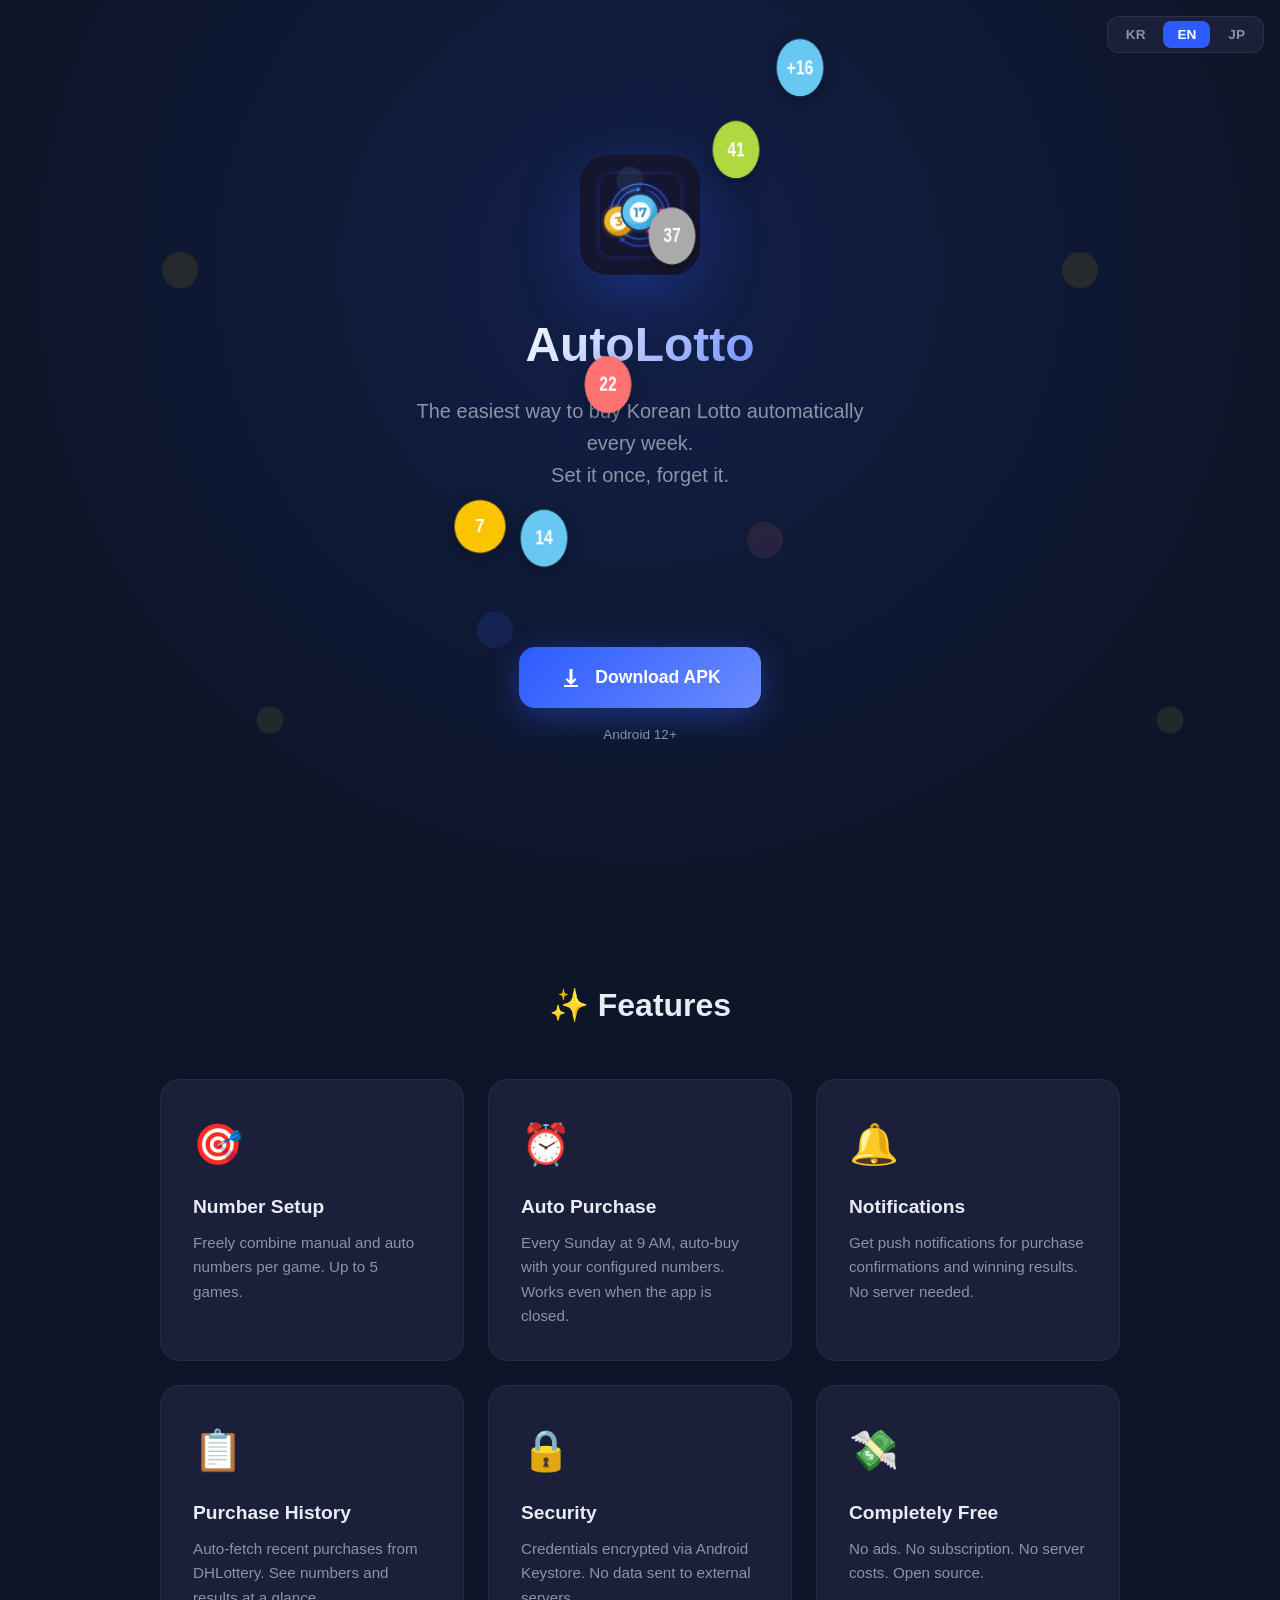
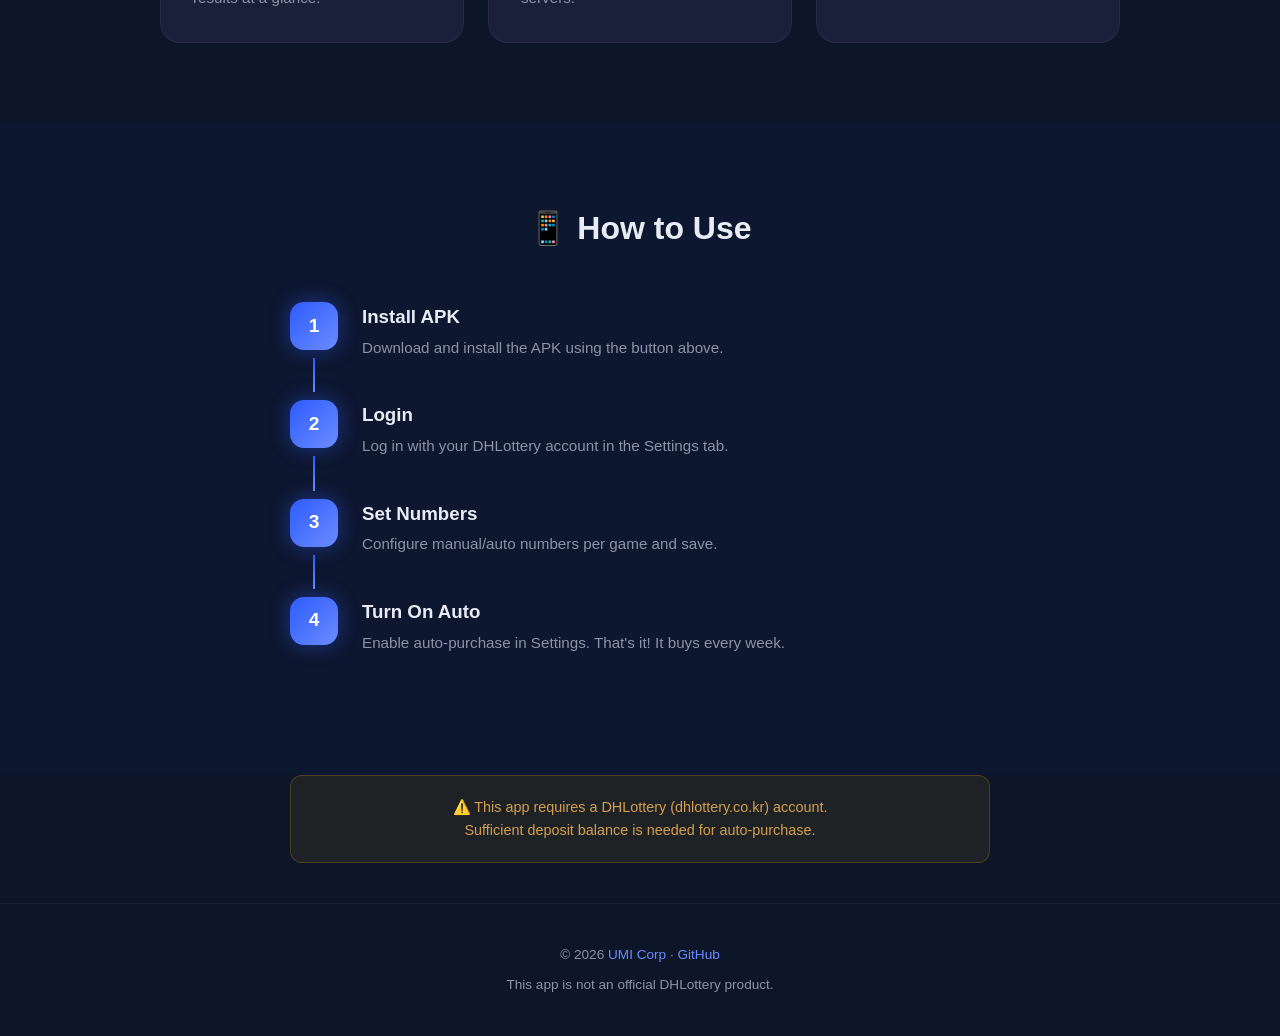
==== docs/index.html @ 5345af31 "chore: fork autolotto → autolotto720 (package + identifier rename)" ====
<!DOCTYPE html>
<html lang="ko">
<head>
  <meta charset="UTF-8">
  <meta name="viewport" content="width=device-width, initial-scale=1.0">
  <title>AutoLotto - 로또 자동 구매 앱</title>
  <meta name="description" content="매주 자동으로 로또를 구매하는 Android 앱. 번호 설정, 자동 구매, 당첨 확인까지.">
  <meta property="og:title" content="AutoLotto - 로또 자동 구매 앱">
  <meta property="og:description" content="매주 자동으로 로또를 구매하는 Android 앱. 번호 설정, 자동 구매, 당첨 확인까지.">
  <meta property="og:image" content="https://autolotto.umicorp.kr/icon.png">
  <link rel="icon" type="image/png" href="icon.png">
  <style>
    * { margin: 0; padding: 0; box-sizing: border-box; }
    :root {
      --primary: #2D5BFF;
      --primary-light: #6B8CFF;
      --bg-dark: #0D1529;
      --bg-card: #1A1F3A;
      --text: #E8ECF4;
      --text-dim: #8B93A7;
      --yellow: #FBC400;
      --blue: #69C8F2;
      --red: #FF7272;
      --green: #B0D840;
      --spring: cubic-bezier(.34, 1.56, .64, 1);
      --emph: cubic-bezier(.2, 0, 0, 1);
    }
    body {
      font-family: -apple-system, BlinkMacSystemFont, 'Segoe UI', sans-serif;
      background: var(--bg-dark);
      color: var(--text);
      line-height: 1.6;
      overflow-x: hidden;
    }

    /* Language switcher */
    .lang-switch {
      position: fixed;
      top: 16px;
      right: 16px;
      z-index: 100;
      display: flex;
      gap: 4px;
      background: var(--bg-card);
      border-radius: 12px;
      padding: 4px;
      border: 1px solid rgba(255,255,255,0.08);
      backdrop-filter: blur(10px);
    }
    .lang-btn {
      padding: 6px 14px;
      border: none;
      background: transparent;
      color: var(--text-dim);
      font-size: 0.85rem;
      font-weight: 600;
      border-radius: 8px;
      cursor: pointer;
      transition: all 0.2s;
    }
    .lang-btn.active {
      background: var(--primary);
      color: white;
    }
    .lang-btn:hover:not(.active) {
      color: var(--text);
    }

    .hero {
      min-height: 100vh;
      display: flex;
      flex-direction: column;
      align-items: center;
      justify-content: center;
      text-align: center;
      padding: 40px 20px;
      background: radial-gradient(ellipse at 50% 30%, rgba(45,91,255,0.15) 0%, transparent 70%);
      position: relative;
    }
    .hero::before {
      content: '';
      position: absolute;
      top: 0; left: 0; right: 0; bottom: 0;
      background: url('data:image/svg+xml,<svg xmlns="http://www.w3.org/2000/svg" viewBox="0 0 100 100"><circle cx="20" cy="30" r="2" fill="%23FBC400" opacity="0.1"/><circle cx="70" cy="20" r="1.5" fill="%2369C8F2" opacity="0.1"/><circle cx="85" cy="60" r="2" fill="%23FF7272" opacity="0.1"/><circle cx="30" cy="80" r="1.5" fill="%23B0D840" opacity="0.1"/><circle cx="55" cy="70" r="2" fill="%232D5BFF" opacity="0.15"/></svg>');
      pointer-events: none;
    }
    .app-icon {
      width: 120px;
      height: 120px;
      border-radius: 28px;
      margin-bottom: 32px;
      box-shadow: 0 20px 60px rgba(45,91,255,0.3);
    }
    /* 히어로 진입: 스태거 상승 (1회) */
    .rise {
      opacity: 0;
      animation: rise .6s var(--emph) var(--rd, 0s) forwards;
    }
    @keyframes rise {
      from { opacity: 0; transform: translateY(24px); }
      to { opacity: 1; transform: none; }
    }
    h1 {
      font-size: 3rem;
      font-weight: 800;
      margin-bottom: 12px;
      background: linear-gradient(135deg, #fff 0%, var(--primary-light) 100%);
      -webkit-background-clip: text;
      background-clip: text;
      -webkit-text-fill-color: transparent;
    }
    .tagline {
      font-size: 1.25rem;
      color: var(--text-dim);
      margin-bottom: 40px;
      max-width: 500px;
    }
    .download-btn {
      display: inline-flex;
      align-items: center;
      gap: 12px;
      padding: 16px 40px;
      background: linear-gradient(135deg, var(--primary), var(--primary-light));
      color: white;
      text-decoration: none;
      border-radius: 16px;
      font-size: 1.1rem;
      font-weight: 700;
      transition: transform .35s var(--spring), box-shadow .3s;
      box-shadow: 0 8px 32px rgba(45,91,255,0.4);
      position: relative;
    }
    /* 글로우 펄스는 pseudo-element opacity로 — 컴포지터 처리(상시 리페인트 회피) */
    .download-btn::after {
      content: '';
      position: absolute;
      inset: 0;
      border-radius: 16px;
      box-shadow: 0 10px 44px rgba(107,140,255,0.65);
      opacity: 0;
      pointer-events: none;
      animation: ctaPulse 4s ease-in-out 3s infinite;
    }
    .download-btn:hover {
      transform: translateY(-2px);
      box-shadow: 0 12px 40px rgba(45,91,255,0.5);
    }
    .download-btn:active { transform: translateY(0) scale(.94); }
    .download-btn svg { width: 24px; height: 24px; }
    .download-btn:hover svg { animation: dlBounce .6s var(--spring); }
    @keyframes ctaPulse {
      0%, 100% { opacity: 0; }
      50% { opacity: 1; }
    }
    @keyframes dlBounce {
      0% { transform: translateY(0); }
      40% { transform: translateY(4px); }
      70% { transform: translateY(-2px); }
      100% { transform: translateY(0); }
    }
    .version-info {
      margin-top: 16px;
      color: var(--text-dim);
      font-size: 0.85rem;
    }
    .balls {
      display: flex;
      gap: 12px;
      justify-content: center;
      margin: 32px 0;
    }
    .ball {
      width: 52px;
      height: 52px;
      border-radius: 50%;
      display: flex;
      align-items: center;
      justify-content: center;
      font-weight: 800;
      font-size: 1.1rem;
      color: white;
      cursor: pointer;
      user-select: none;
      -webkit-tap-highlight-color: transparent;
      background: var(--c);
      box-shadow: 0 4px 15px rgba(0,0,0,0.3);
      will-change: transform;
      transform-origin: 50% 90%;
    }
    .features {
      padding: 80px 20px;
      max-width: 1000px;
      margin: 0 auto;
    }
    .features h2 {
      text-align: center;
      font-size: 2rem;
      margin-bottom: 48px;
    }
    .feature-grid {
      display: grid;
      grid-template-columns: repeat(auto-fit, minmax(280px, 1fr));
      gap: 24px;
    }
    .feature-card {
      background: var(--bg-card);
      border-radius: 20px;
      padding: 32px;
      border: 1px solid rgba(255,255,255,0.05);
      transition: transform .3s var(--spring);
    }
    .feature-card:hover { transform: translateY(-6px) scale(1.02); }
    /* 스크롤 등장 (IntersectionObserver가 .in 부여, 1회성) */
    .reveal { opacity: 0; }
    .reveal.in {
      opacity: 1;
      animation: riseIn .6s var(--spring) var(--rv, 0s) backwards;
    }
    @keyframes riseIn {
      from { opacity: 0; transform: translateY(28px) scale(.97); }
    }
    .feature-grid > :nth-child(2) { --rv: .07s; }
    .feature-grid > :nth-child(3) { --rv: .14s; }
    .feature-grid > :nth-child(4) { --rv: .21s; }
    .feature-grid > :nth-child(5) { --rv: .28s; }
    .feature-grid > :nth-child(6) { --rv: .35s; }
    .steps > :nth-child(2) { --rv: .12s; }
    .steps > :nth-child(3) { --rv: .24s; }
    .steps > :nth-child(4) { --rv: .36s; }
    .feature-icon { font-size: 2.5rem; margin-bottom: 16px; }
    .feature-card h3 { font-size: 1.2rem; margin-bottom: 8px; }
    .feature-card p { color: var(--text-dim); font-size: 0.95rem; }
    .how-it-works {
      padding: 80px 20px;
      background: rgba(45,91,255,0.03);
    }
    .how-it-works h2 {
      text-align: center;
      font-size: 2rem;
      margin-bottom: 48px;
    }
    .steps { max-width: 700px; margin: 0 auto; }
    .step {
      display: flex;
      gap: 24px;
      margin-bottom: 40px;
      align-items: flex-start;
      position: relative;
    }
    /* 단계 사이 연결선: 트랙(::before) + 스크롤 시 차오르는 채움(::after) */
    .step:not(:last-child)::before,
    .step:not(:last-child)::after {
      content: '';
      position: absolute;
      left: 23px;
      top: 56px;
      bottom: -32px;
      width: 2px;
    }
    .step:not(:last-child)::before { background: rgba(255,255,255,0.08); }
    .step:not(:last-child)::after {
      background: linear-gradient(var(--primary), var(--primary-light));
      transform: scaleY(0);
      transform-origin: top;
      transition: transform .7s var(--emph) .25s;
    }
    .step.in:not(:last-child)::after { transform: scaleY(1); }
    .step-num {
      width: 48px;
      height: 48px;
      min-width: 48px;
      border-radius: 14px;
      background: var(--bg-card);
      box-shadow: inset 0 0 0 1px rgba(255,255,255,0.1);
      color: var(--text-dim);
      display: flex;
      align-items: center;
      justify-content: center;
      font-weight: 800;
      font-size: 1.2rem;
    }
    .step.in .step-num {
      background: linear-gradient(135deg, var(--primary), var(--primary-light));
      color: white;
      box-shadow: 0 0 20px rgba(45,91,255,0.45);
      animation: numPop .5s var(--spring) .1s backwards;
    }
    @keyframes numPop { from { transform: scale(.5); } }
    .step h3 { margin-bottom: 4px; }
    .step p { color: var(--text-dim); font-size: 0.95rem; }
    .notice {
      max-width: 700px;
      margin: 0 auto 40px;
      padding: 20px 24px;
      background: rgba(255,183,0,0.08);
      border: 1px solid rgba(255,183,0,0.2);
      border-radius: 12px;
      font-size: 0.9rem;
      color: #d4a050;
      text-align: center;
    }
    footer {
      text-align: center;
      padding: 40px 20px;
      color: var(--text-dim);
      font-size: 0.85rem;
      border-top: 1px solid rgba(255,255,255,0.05);
    }
    footer a { color: var(--primary-light); text-decoration: none; }
    :focus-visible {
      outline: 2px solid var(--primary-light);
      outline-offset: 2px;
    }
    @media (max-width: 600px) {
      h1 { font-size: 2rem; }
      .tagline { font-size: 1rem; }
      .feature-grid { grid-template-columns: 1fr; }
      /* 볼 6개(고정폭)가 좁은 뷰포트에서 잘리지 않게 축소 */
      .ball { width: 46px; height: 46px; font-size: 1rem; }
      .balls { gap: 8px; }
      /* 1열 레이아웃에선 스태거가 지연으로만 체감됨 */
      .feature-grid > .feature-card, .steps > .step { --rv: 0s; }
    }
    @media (prefers-reduced-motion: reduce) {
      *, *::before, *::after {
        animation-duration: .01ms !important;
        animation-delay: 0s !important;
        animation-iteration-count: 1 !important;
        transition-duration: .01ms !important;
      }
      .rise, .reveal { opacity: 1 !important; }
    }
  </style>
</head>
<body>

  <div class="lang-switch" role="group" aria-label="언어 선택">
    <button class="lang-btn active" onclick="setLang('ko')" aria-label="한국어" aria-pressed="true">KR</button>
    <button class="lang-btn" onclick="setLang('en')" aria-label="English" aria-pressed="false">EN</button>
    <button class="lang-btn" onclick="setLang('ja')" aria-label="日本語" aria-pressed="false">JP</button>
  </div>

  <section class="hero">
    <img src="icon.png" alt="AutoLotto" class="app-icon rise">
    <h1 class="rise" style="--rd:.08s">AutoLotto</h1>
    <p class="tagline rise" style="--rd:.16s" data-i18n="tagline">매주 자동으로 로또를 구매하는 가장 간편한 방법.<br>설정 한 번이면 끝.</p>
    <div class="balls" aria-hidden="true">
      <div class="ball" style="--c:#FBC400">7</div>
      <div class="ball" style="--c:#69C8F2">14</div>
      <div class="ball" style="--c:#FF7272">22</div>
      <div class="ball" style="--c:#AAAAAA">37</div>
      <div class="ball" style="--c:#B0D840">41</div>
      <div class="ball bonus" style="--c:#69C8F2">+16</div>
    </div>
    <!-- 정적 폴백은 특정 버전 에셋 대신 latest 릴리스 페이지 — API 실패·에셋 정리에도 죽지 않는 링크 -->
    <a href="https://github.com/umi-corp/autolotto/releases/latest" class="download-btn rise" style="--rd:.6s">
      <svg viewBox="0 0 24 24" fill="currentColor" aria-hidden="true"><path d="M17.5 13.5L12 19l-5.5-5.5L8 12l2.5 2.5V3h3v11.5L16 12l1.5 1.5zM5 21h14v-2H5v2z"/></svg>
      <span data-i18n="download">APK 다운로드</span>
    </a>
    <p class="version-info rise" style="--rd:.75s">Android 12+</p>
  </section>

  <section class="features">
    <h2 data-i18n="features_title" class="reveal">✨ 주요 기능</h2>
    <div class="feature-grid">
      <div class="feature-card reveal">
        <div class="feature-icon" aria-hidden="true">🎯</div>
        <h3 data-i18n="f1_title">번호 설정</h3>
        <p data-i18n="f1_desc">수동 번호와 자동 번호를 게임별로 자유롭게 조합. 최대 5게임까지 설정.</p>
      </div>
      <div class="feature-card reveal">
        <div class="feature-icon" aria-hidden="true">⏰</div>
        <h3 data-i18n="f2_title">자동 구매</h3>
        <p data-i18n="f2_desc">매주 일요일 오전 9시, 설정한 번호대로 자동 구매. 앱을 켜지 않아도 동작.</p>
      </div>
      <div class="feature-card reveal">
        <div class="feature-icon" aria-hidden="true">🔔</div>
        <h3 data-i18n="f3_title">알림</h3>
        <p data-i18n="f3_desc">구매 완료, 당첨 결과를 푸시 알림으로 받아보세요. 서버 없이 로컬에서 동작.</p>
      </div>
      <div class="feature-card reveal">
        <div class="feature-icon" aria-hidden="true">📋</div>
        <h3 data-i18n="f4_title">구매 기록</h3>
        <p data-i18n="f4_desc">동행복권에서 최근 구매 내역을 자동 조회. 번호와 당첨 여부를 한눈에.</p>
      </div>
      <div class="feature-card reveal">
        <div class="feature-icon" aria-hidden="true">🔒</div>
        <h3 data-i18n="f5_title">보안</h3>
        <p data-i18n="f5_desc">계정 정보는 Android Keystore로 암호화 저장. 서버 전송 없음.</p>
      </div>
      <div class="feature-card reveal">
        <div class="feature-icon" aria-hidden="true">💸</div>
        <h3 data-i18n="f6_title">완전 무료</h3>
        <p data-i18n="f6_desc">광고 없음. 구독 없음. 서버 비용 없음. 오픈소스.</p>
      </div>
    </div>
  </section>

  <section class="how-it-works">
    <h2 data-i18n="how_title" class="reveal">📱 사용 방법</h2>
    <div class="steps">
      <div class="step reveal">
        <div class="step-num">1</div>
        <div><h3 data-i18n="s1_title">APK 설치</h3><p data-i18n="s1_desc">위 버튼으로 APK를 다운로드하고 설치하세요.</p></div>
      </div>
      <div class="step reveal">
        <div class="step-num">2</div>
        <div><h3 data-i18n="s2_title">동행복권 로그인</h3><p data-i18n="s2_desc">설정 탭에서 동행복권 계정으로 로그인합니다.</p></div>
      </div>
      <div class="step reveal">
        <div class="step-num">3</div>
        <div><h3 data-i18n="s3_title">번호 설정</h3><p data-i18n="s3_desc">게임별로 수동/자동 번호를 설정하고 저장합니다.</p></div>
      </div>
      <div class="step reveal">
        <div class="step-num">4</div>
        <div><h3 data-i18n="s4_title">자동 구매 ON</h3><p data-i18n="s4_desc">설정에서 자동 구매를 켜면 끝! 매주 알아서 구매합니다.</p></div>
      </div>
    </div>
  </section>

  <div class="notice" data-i18n="notice">⚠️ 이 앱은 동행복권(dhlottery.co.kr) 계정이 필요합니다.<br>예치금이 충분해야 자동 구매가 진행됩니다.</div>

  <footer>
    <p>© 2026 <a href="https://umicorp.kr">UMI Corp</a> · 
    <a href="https://github.com/umi-corp/autolotto">GitHub</a></p>
    <p style="margin-top:8px" data-i18n="disclaimer">본 앱은 동행복권의 공식 앱이 아닙니다.</p>
  </footer>

  <script>
    const i18n = {
      ko: {
        tagline: '매주 자동으로 로또를 구매하는 가장 간편한 방법.\n설정 한 번이면 끝.',
        download: 'APK 다운로드',
        features_title: '✨ 주요 기능',
        f1_title: '번호 설정', f1_desc: '수동 번호와 자동 번호를 게임별로 자유롭게 조합. 최대 5게임까지 설정.',
        f2_title: '자동 구매', f2_desc: '매주 일요일 오전 9시, 설정한 번호대로 자동 구매. 앱을 켜지 않아도 동작.',
        f3_title: '알림', f3_desc: '구매 완료, 당첨 결과를 푸시 알림으로 받아보세요. 서버 없이 로컬에서 동작.',
        f4_title: '구매 기록', f4_desc: '동행복권에서 최근 구매 내역을 자동 조회. 번호와 당첨 여부를 한눈에.',
        f5_title: '보안', f5_desc: '계정 정보는 Android Keystore로 암호화 저장. 서버 전송 없음.',
        f6_title: '완전 무료', f6_desc: '광고 없음. 구독 없음. 서버 비용 없음. 오픈소스.',
        how_title: '📱 사용 방법',
        s1_title: 'APK 설치', s1_desc: '위 버튼으로 APK를 다운로드하고 설치하세요.',
        s2_title: '동행복권 로그인', s2_desc: '설정 탭에서 동행복권 계정으로 로그인합니다.',
        s3_title: '번호 설정', s3_desc: '게임별로 수동/자동 번호를 설정하고 저장합니다.',
        s4_title: '자동 구매 ON', s4_desc: '설정에서 자동 구매를 켜면 끝! 매주 알아서 구매합니다.',
        notice: '⚠️ 이 앱은 동행복권(dhlottery.co.kr) 계정이 필요합니다.\n예치금이 충분해야 자동 구매가 진행됩니다.',
        disclaimer: '본 앱은 동행복권의 공식 앱이 아닙니다.',
      },
      en: {
        tagline: 'The easiest way to buy Korean Lotto automatically every week.\nSet it once, forget it.',
        download: 'Download APK',
        features_title: '✨ Features',
        f1_title: 'Number Setup', f1_desc: 'Freely combine manual and auto numbers per game. Up to 5 games.',
        f2_title: 'Auto Purchase', f2_desc: 'Every Sunday at 9 AM, auto-buy with your configured numbers. Works even when the app is closed.',
        f3_title: 'Notifications', f3_desc: 'Get push notifications for purchase confirmations and winning results. No server needed.',
        f4_title: 'Purchase History', f4_desc: 'Auto-fetch recent purchases from DHLottery. See numbers and results at a glance.',
        f5_title: 'Security', f5_desc: 'Credentials encrypted via Android Keystore. No data sent to external servers.',
        f6_title: 'Completely Free', f6_desc: 'No ads. No subscription. No server costs. Open source.',
        how_title: '📱 How to Use',
        s1_title: 'Install APK', s1_desc: 'Download and install the APK using the button above.',
        s2_title: 'Login', s2_desc: 'Log in with your DHLottery account in the Settings tab.',
        s3_title: 'Set Numbers', s3_desc: 'Configure manual/auto numbers per game and save.',
        s4_title: 'Turn On Auto', s4_desc: 'Enable auto-purchase in Settings. That\'s it! It buys every week.',
        notice: '⚠️ This app requires a DHLottery (dhlottery.co.kr) account.\nSufficient deposit balance is needed for auto-purchase.',
        disclaimer: 'This app is not an official DHLottery product.',
      },
      ja: {
        tagline: '毎週自動でロトを購入する最も簡単な方法。\n一度設定すれば、あとはお任せ。',
        download: 'APKダウンロード',
        features_title: '✨ 主な機能',
        f1_title: '番号設定', f1_desc: '手動番号と自動番号をゲームごとに自由に組み合わせ。最大5ゲームまで設定可能。',
        f2_title: '自動購入', f2_desc: '毎週日曜日の午前9時に設定した番号で自動購入。アプリを開かなくても動作します。',
        f3_title: '通知', f3_desc: '購入完了、当選結果をプッシュ通知でお届け。サーバー不要でローカル動作。',
        f4_title: '購入履歴', f4_desc: '同行福券から最近の購入履歴を自動取得。番号と当選結果を一目で確認。',
        f5_title: 'セキュリティ', f5_desc: 'アカウント情報はAndroid Keystoreで暗号化保存。外部サーバーへの送信なし。',
        f6_title: '完全無料', f6_desc: '広告なし。サブスクなし。サーバー費用なし。オープンソース。',
        how_title: '📱 使い方',
        s1_title: 'APKインストール', s1_desc: '上のボタンからAPKをダウンロードしてインストール。',
        s2_title: 'ログイン', s2_desc: '設定タブで同行福券アカウントにログインします。',
        s3_title: '番号設定', s3_desc: 'ゲームごとに手動/自動番号を設定して保存します。',
        s4_title: '自動購入ON', s4_desc: '設定で自動購入をオンにすれば完了！毎週自動で購入します。',
        notice: '⚠️ このアプリは同行福券（dhlottery.co.kr）のアカウントが必要です。\n自動購入には十分なデポジット残高が必要です。',
        disclaimer: 'このアプリは同行福券の公式アプリではありません。',
      }
    };

    const LANGS = ['ko', 'en', 'ja'];
    function setLang(lang) {
      if (!LANGS.includes(lang)) lang = 'ko'; // 손상된 저장값/외부 호출 방어
      document.querySelectorAll('.lang-btn').forEach(b => {
        const active = b.getAttribute('onclick') === `setLang('${lang}')`;
        b.classList.toggle('active', active);
        b.setAttribute('aria-pressed', active);
      });
      document.documentElement.lang = lang;
      document.querySelectorAll('[data-i18n]').forEach(el => {
        const key = el.getAttribute('data-i18n');
        const text = (i18n[lang] && i18n[lang][key]) || i18n.ko[key] || '';
        el.innerHTML = text.replace(/\n/g, '<br>');
      });
      try { localStorage.setItem('lang', lang); } catch (e) {} // 저장 실패해도 페이지는 동작
    }

    // 초기 언어 (저장된 값 → 브라우저 언어 → 한국어) — 스토리지 차단 환경에서도 죽지 않게
    let saved = null;
    try { saved = localStorage.getItem('lang'); } catch (e) {}
    const browserLang = (navigator.language || '').slice(0, 2);
    setLang(LANGS.includes(saved) ? saved : (['en', 'ja'].includes(browserLang) ? browserLang : 'ko'));

    // 다운로드 링크·버전 표기를 최신 릴리스로 자동 갱신 (실패 시 정적 폴백 유지)
    fetch('https://api.github.com/repos/umi-corp/autolotto/releases/latest')
      .then(r => r.ok ? r.json() : Promise.reject())
      .then(rel => {
        const apks = (rel.assets || []).filter(a => a.name.endsWith('.apk'));
        const apk = apks.find(a => a.name.includes('universal')) || apks[0]; // 다중 APK 시 universal 우선
        if (!apk) return;
        document.querySelector('.download-btn').href = apk.browser_download_url;
        document.querySelector('.version-info').textContent =
          `${rel.tag_name} · Android 12+ · ${(apk.size / 1048576).toFixed(1)}MB`;
      })
      .catch(() => {});

    // 스크롤 등장 (1회성) — 물리 시뮬레이션보다 먼저 등록해 후속 오류와 격리, IO 미지원 시 즉시 표시
    if ('IntersectionObserver' in window) {
      const io = new IntersectionObserver(entries => {
        entries.forEach(e => {
          if (e.isIntersecting) {
            e.target.classList.add('in');
            io.unobserve(e.target);
          }
        });
      }, { threshold: 0, rootMargin: '10000px 0px 0px 0px' }); // 위쪽 마진: 점프 스크롤로 지나친 요소도 표시
      document.querySelectorAll('.reveal').forEach(el => io.observe(el));
    } else {
      document.querySelectorAll('.reveal').forEach(el => el.classList.add('in'));
    }

    // 진입 애니메이션 종료 후 .rise 제거 — forwards fill이 hover/active transform을 가리는 것 방지
    document.querySelectorAll('.rise').forEach(el =>
      el.addEventListener('animationend', e => {
        if (e.animationName === 'rise') el.classList.remove('rise');
      }));

    // 볼 물리 시뮬레이션: 중력 낙하 → 반발 바운스 → 부유, 탭 시 위로 임펄스 (rAF 연속 구동이라 스냅 없음)
    (() => {
      if (matchMedia('(prefers-reduced-motion: reduce)').matches) return;
      const G = 2400;
      const states = [...document.querySelectorAll('.ball')].map((el, i) => {
        // 뷰포트 최상단 바깥에서 낙하 시작 (스크롤된 상태로 로드되면 최소 높이 보장)
        const START = Math.min(-(el.getBoundingClientRect().bottom + 8), -160);
        el.addEventListener('click', () => {
          const s = states[i];
          if (s.t < 0) return; // 낙하 시작 전 클릭 무시
          s.settled = false;
          s.v = -480 - Math.random() * 100; // 현재 위치에서 위로 임펄스 (~50-70px 상승)
        });
        el.style.opacity = 0;
        return {
          el, y: START, v: 0, squash: 0, settled: false, bobT: 0,
          t: -(0.35 + i * 0.1 + Math.random() * 0.05),  // 음수 = 낙하 대기
          rest: 0.42 + Math.random() * 0.1,             // 볼마다 반발계수 다르게
          bobPhase: Math.random() * 6.28,
        };
      });
      let running = false, last = 0;
      function frame(now) {
        if (!running) return;
        const dt = Math.min((now - last) / 1000, 0.033);
        last = now;
        for (const s of states) {
          s.t += dt;
          if (s.t < 0) continue;
          s.el.style.opacity = Math.min(s.t / 0.15, 1);
          if (s.settled) {
            s.bobT += dt; // 정착 후 잔잔한 부유 (진폭 램프업으로 이음새 없음)
            const ramp = Math.min(s.bobT / 1.5, 1);
            s.y = (Math.sin(s.bobT * 2.1 + s.bobPhase) - 1) * 5 * ramp;
          } else {
            s.v += G * dt;
            s.y += s.v * dt;
            if (s.y >= 0) { // 바닥 충돌
              s.y = 0;
              if (Math.abs(s.v) < 150) { s.settled = true; s.bobT = 0; s.v = 0; }
              else { s.squash = Math.min(Math.abs(s.v) / 3200, 0.3); s.v = -s.v * s.rest; }
            }
          }
          s.squash = Math.max(s.squash - dt * 2.2, 0); // 착지 스쿼시 감쇠
          const st = s.settled ? 0 : Math.min(Math.abs(s.v) / 5000, 0.1); // 공중 스트레치
          s.el.style.transform =
            `translateY(${s.y.toFixed(2)}px) scale(${(1 + s.squash - st).toFixed(3)}, ${(1 - s.squash + st).toFixed(3)})`;
        }
        requestAnimationFrame(frame);
      }
      const run = on => {
        if (on && !running) { running = true; last = performance.now(); requestAnimationFrame(frame); }
        else if (!on) running = false;
      };
      // 히어로가 화면 밖이면 루프 정지 — 스크롤해 내려간 동안 배터리/CPU 소모 없음
      if ('IntersectionObserver' in window) {
        new IntersectionObserver(es => run(es[0].isIntersecting)).observe(document.querySelector('.balls'));
      } else {
        run(true);
      }
    })();
  </script>

</body>
</html>
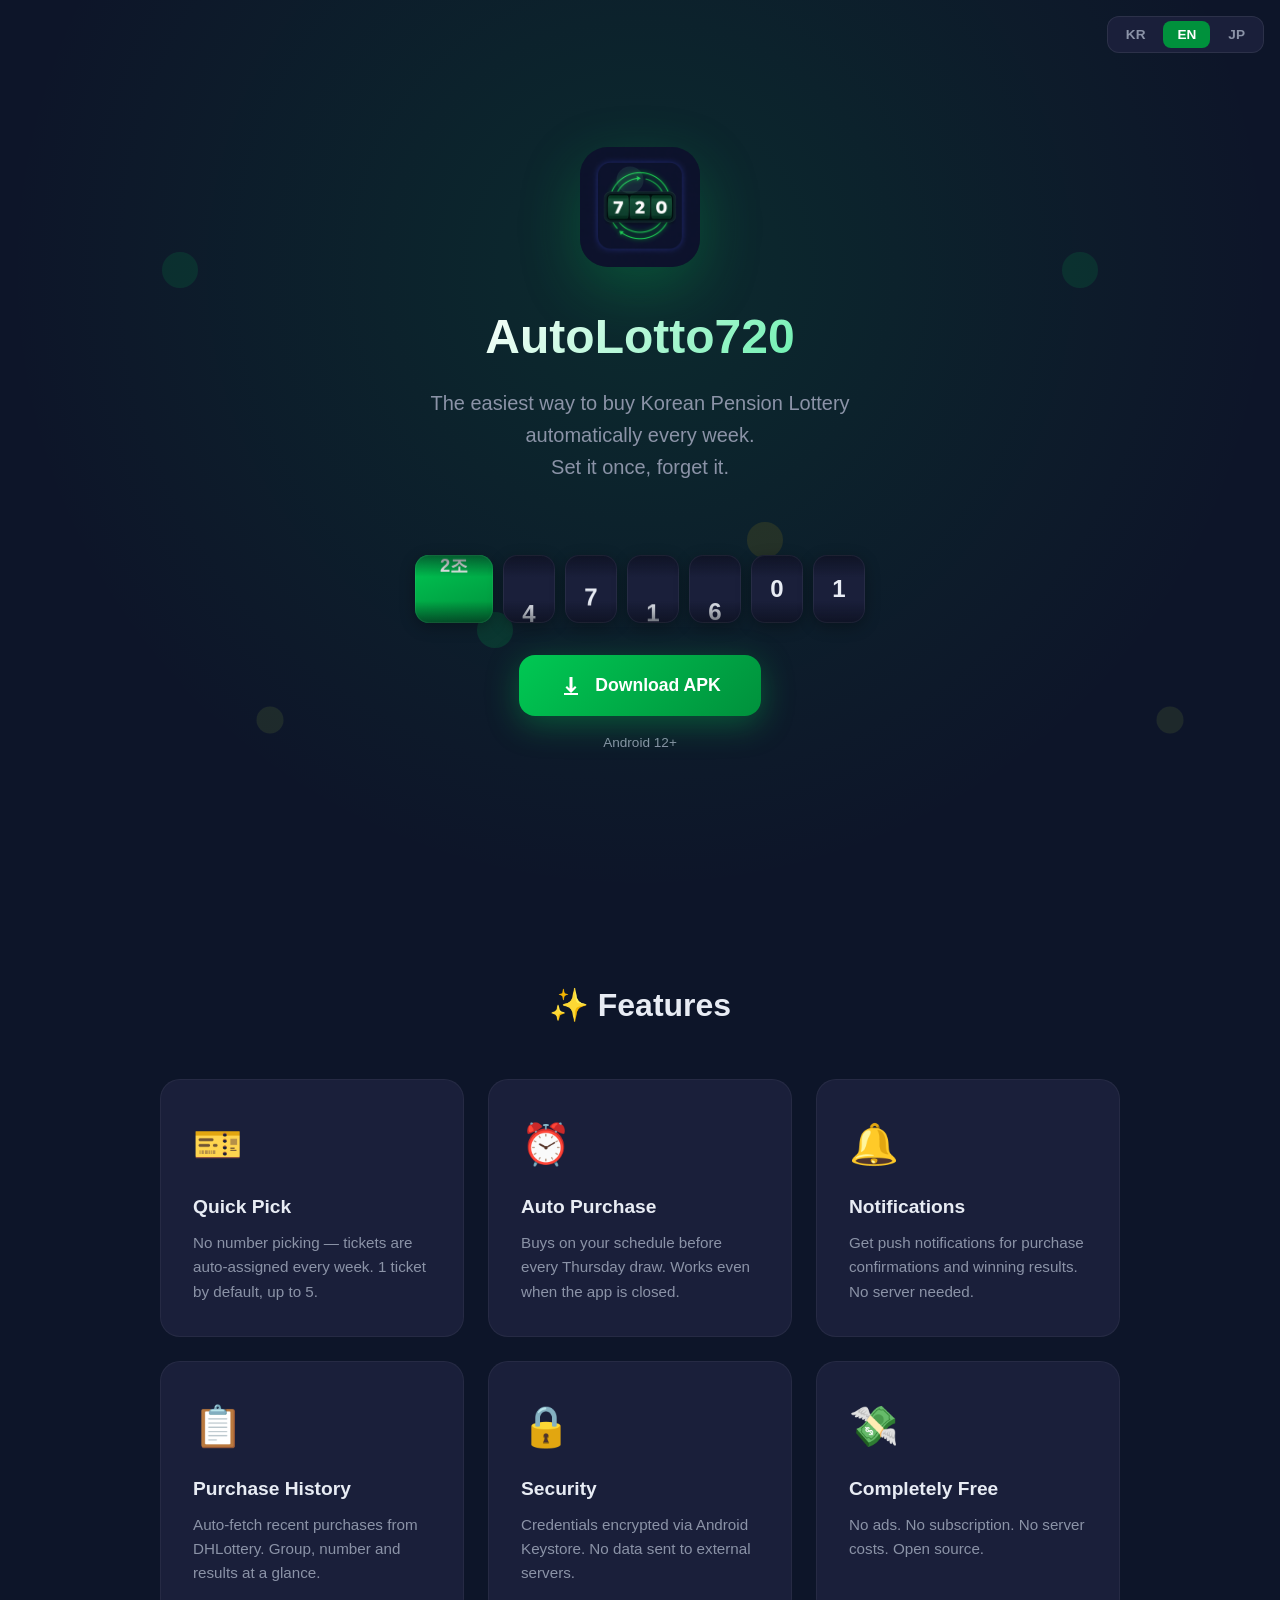
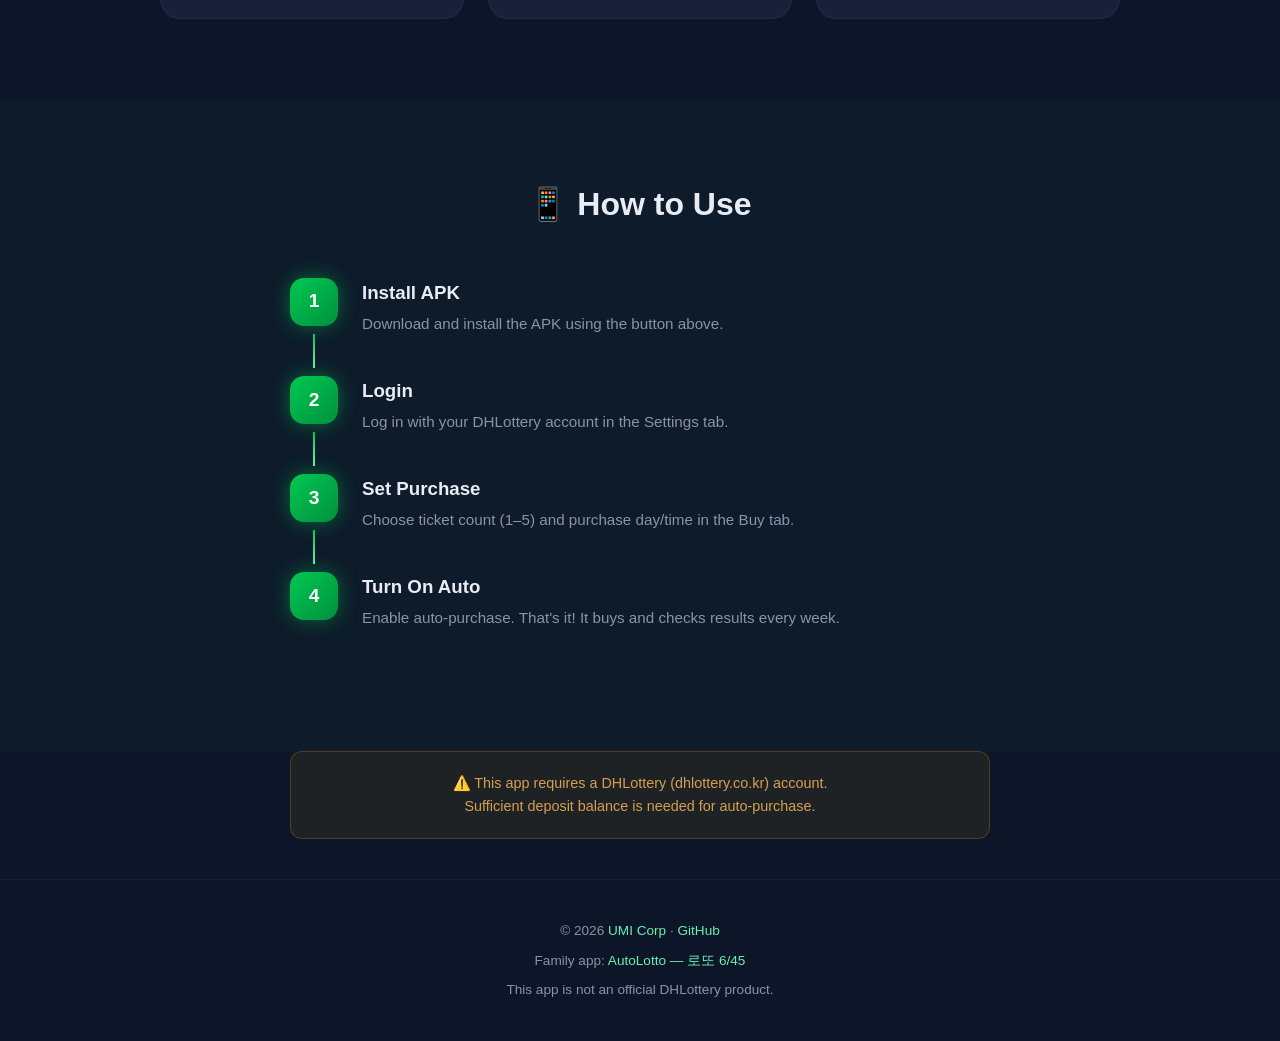
==== commit 966717e7: "docs: 배포 랜딩 페이지 720 브랜딩 (CNAME autolotto720.umicorp.kr, 아이콘·카피) 사용자 도메인 확인 완료.  Co-Authored-By: Clau" ====
--- a/docs/index.html
+++ b/docs/index.html
@@ -3,25 +3,22 @@
 <head>
   <meta charset="UTF-8">
   <meta name="viewport" content="width=device-width, initial-scale=1.0">
-  <title>AutoLotto - 로또 자동 구매 앱</title>
-  <meta name="description" content="매주 자동으로 로또를 구매하는 Android 앱. 번호 설정, 자동 구매, 당첨 확인까지.">
-  <meta property="og:title" content="AutoLotto - 로또 자동 구매 앱">
-  <meta property="og:description" content="매주 자동으로 로또를 구매하는 Android 앱. 번호 설정, 자동 구매, 당첨 확인까지.">
-  <meta property="og:image" content="https://autolotto.umicorp.kr/icon.png">
+  <title>AutoLotto720 - 연금복권 자동 구매 앱</title>
+  <meta name="description" content="매주 자동으로 연금복권720+를 구매하는 Android 앱. 자동 배정 구매, 당첨 확인, 알림까지.">
+  <meta property="og:title" content="AutoLotto720 - 연금복권 자동 구매 앱">
+  <meta property="og:description" content="매주 자동으로 연금복권720+를 구매하는 Android 앱. 자동 배정 구매, 당첨 확인, 알림까지.">
+  <meta property="og:image" content="https://autolotto720.umicorp.kr/icon.png">
   <link rel="icon" type="image/png" href="icon.png">
   <style>
     * { margin: 0; padding: 0; box-sizing: border-box; }
     :root {
-      --primary: #2D5BFF;
-      --primary-light: #6B8CFF;
+      --primary: #00C853;
+      --primary-dark: #00913C;
+      --primary-light: #69F0AE;
       --bg-dark: #0D1529;
       --bg-card: #1A1F3A;
       --text: #E8ECF4;
       --text-dim: #8B93A7;
-      --yellow: #FBC400;
-      --blue: #69C8F2;
-      --red: #FF7272;
-      --green: #B0D840;
       --spring: cubic-bezier(.34, 1.56, .64, 1);
       --emph: cubic-bezier(.2, 0, 0, 1);
     }
@@ -59,7 +56,7 @@
       transition: all 0.2s;
     }
     .lang-btn.active {
-      background: var(--primary);
+      background: var(--primary-dark);
       color: white;
     }
     .lang-btn:hover:not(.active) {
@@ -74,14 +71,14 @@
       justify-content: center;
       text-align: center;
       padding: 40px 20px;
-      background: radial-gradient(ellipse at 50% 30%, rgba(45,91,255,0.15) 0%, transparent 70%);
+      background: radial-gradient(ellipse at 50% 30%, rgba(0,200,83,0.12) 0%, transparent 70%);
       position: relative;
     }
     .hero::before {
       content: '';
       position: absolute;
       top: 0; left: 0; right: 0; bottom: 0;
-      background: url('data:image/svg+xml,<svg xmlns="http://www.w3.org/2000/svg" viewBox="0 0 100 100"><circle cx="20" cy="30" r="2" fill="%23FBC400" opacity="0.1"/><circle cx="70" cy="20" r="1.5" fill="%2369C8F2" opacity="0.1"/><circle cx="85" cy="60" r="2" fill="%23FF7272" opacity="0.1"/><circle cx="30" cy="80" r="1.5" fill="%23B0D840" opacity="0.1"/><circle cx="55" cy="70" r="2" fill="%232D5BFF" opacity="0.15"/></svg>');
+      background: url('data:image/svg+xml,<svg xmlns="http://www.w3.org/2000/svg" viewBox="0 0 100 100"><circle cx="20" cy="30" r="2" fill="%2300C853" opacity="0.12"/><circle cx="70" cy="20" r="1.5" fill="%2369F0AE" opacity="0.1"/><circle cx="85" cy="60" r="2" fill="%23FBC400" opacity="0.1"/><circle cx="30" cy="80" r="1.5" fill="%23B0D840" opacity="0.1"/><circle cx="55" cy="70" r="2" fill="%2300C853" opacity="0.15"/></svg>');
       pointer-events: none;
     }
     .app-icon {
@@ -89,7 +86,7 @@
       height: 120px;
       border-radius: 28px;
       margin-bottom: 32px;
-      box-shadow: 0 20px 60px rgba(45,91,255,0.3);
+      box-shadow: 0 20px 60px rgba(0,200,83,0.25);
     }
     /* 히어로 진입: 스태거 상승 (1회) */
     .rise {
@@ -120,14 +117,14 @@
       align-items: center;
       gap: 12px;
       padding: 16px 40px;
-      background: linear-gradient(135deg, var(--primary), var(--primary-light));
+      background: linear-gradient(135deg, var(--primary), var(--primary-dark));
       color: white;
       text-decoration: none;
       border-radius: 16px;
       font-size: 1.1rem;
       font-weight: 700;
       transition: transform .35s var(--spring), box-shadow .3s;
-      box-shadow: 0 8px 32px rgba(45,91,255,0.4);
+      box-shadow: 0 8px 32px rgba(0,200,83,0.35);
       position: relative;
     }
     /* 글로우 펄스는 pseudo-element opacity로 — 컴포지터 처리(상시 리페인트 회피) */
@@ -136,14 +133,14 @@
       position: absolute;
       inset: 0;
       border-radius: 16px;
-      box-shadow: 0 10px 44px rgba(107,140,255,0.65);
+      box-shadow: 0 10px 44px rgba(105,240,174,0.55);
       opacity: 0;
       pointer-events: none;
       animation: ctaPulse 4s ease-in-out 3s infinite;
     }
     .download-btn:hover {
       transform: translateY(-2px);
-      box-shadow: 0 12px 40px rgba(45,91,255,0.5);
+      box-shadow: 0 12px 40px rgba(0,200,83,0.45);
     }
     .download-btn:active { transform: translateY(0) scale(.94); }
     .download-btn svg { width: 24px; height: 24px; }
@@ -163,30 +160,60 @@
       color: var(--text-dim);
       font-size: 0.85rem;
     }
-    .balls {
+
+    /* 시그니처: 조 + 6자리 숫자 릴 (연금복권 자리별 추첨) — 볼 낙하 대신 릴 스핀-스톱 */
+    .reels {
       display: flex;
-      gap: 12px;
+      gap: 10px;
       justify-content: center;
       margin: 32px 0;
     }
-    .ball {
+    .reel {
       width: 52px;
-      height: 52px;
-      border-radius: 50%;
+      height: 68px;
+      border-radius: 14px;
+      background: var(--bg-card);
+      overflow: hidden;
+      position: relative;
+      cursor: pointer;
+      user-select: none;
+      -webkit-tap-highlight-color: transparent;
+      box-shadow: 0 4px 15px rgba(0,0,0,0.3);
+    }
+    /* 릴 창 음영: 위아래 어둡게 + 얇은 링 — 실린더 느낌, 레이아웃 불변(border 대신 inset) */
+    .reel::after {
+      content: '';
+      position: absolute;
+      inset: 0;
+      border-radius: inherit;
+      pointer-events: none;
+      background: linear-gradient(180deg, rgba(6,10,20,.55), transparent 32%, transparent 68%, rgba(6,10,20,.55));
+      box-shadow: inset 0 0 0 1px rgba(255,255,255,0.06);
+    }
+    .reel .strip {
+      display: flex;
+      flex-direction: column;
+      will-change: transform;
+    }
+    .reel .strip span {
+      height: 68px;
       display: flex;
       align-items: center;
       justify-content: center;
       font-weight: 800;
-      font-size: 1.1rem;
-      color: white;
-      cursor: pointer;
-      user-select: none;
-      -webkit-tap-highlight-color: transparent;
-      background: var(--c);
-      box-shadow: 0 4px 15px rgba(0,0,0,0.3);
-      will-change: transform;
-      transform-origin: 50% 90%;
-    }
+      font-size: 1.5rem;
+      font-variant-numeric: tabular-nums;
+      color: var(--text);
+    }
+    .reel.jo {
+      width: 78px;
+      background: linear-gradient(160deg, var(--primary), var(--primary-dark));
+    }
+    .reel.jo .strip span { color: #fff; font-size: 1.15rem; }
+    /* 착지 팝 (자리 확정 순간) */
+    .reel.hit { animation: reelPop .45s var(--spring); }
+    @keyframes reelPop { 40% { transform: scale(1.08); } }
+
     .features {
       padding: 80px 20px;
       max-width: 1000px;
@@ -232,7 +259,7 @@
     .feature-card p { color: var(--text-dim); font-size: 0.95rem; }
     .how-it-works {
       padding: 80px 20px;
-      background: rgba(45,91,255,0.03);
+      background: rgba(0,200,83,0.03);
     }
     .how-it-works h2 {
       text-align: center;
@@ -280,9 +307,9 @@
       font-size: 1.2rem;
     }
     .step.in .step-num {
-      background: linear-gradient(135deg, var(--primary), var(--primary-light));
+      background: linear-gradient(135deg, var(--primary), var(--primary-dark));
       color: white;
-      box-shadow: 0 0 20px rgba(45,91,255,0.45);
+      box-shadow: 0 0 20px rgba(0,200,83,0.45);
       animation: numPop .5s var(--spring) .1s backwards;
     }
     @keyframes numPop { from { transform: scale(.5); } }
@@ -315,9 +342,12 @@
       h1 { font-size: 2rem; }
       .tagline { font-size: 1rem; }
       .feature-grid { grid-template-columns: 1fr; }
-      /* 볼 6개(고정폭)가 좁은 뷰포트에서 잘리지 않게 축소 */
-      .ball { width: 46px; height: 46px; font-size: 1rem; }
-      .balls { gap: 8px; }
+      /* 릴 7칸(고정폭)이 좁은 뷰포트에서 잘리지 않게 축소 */
+      .reel { width: 38px; height: 56px; border-radius: 11px; }
+      .reel .strip span { height: 56px; font-size: 1.15rem; }
+      .reel.jo { width: 58px; }
+      .reel.jo .strip span { font-size: .95rem; }
+      .reels { gap: 5px; }
       /* 1열 레이아웃에선 스태거가 지연으로만 체감됨 */
       .feature-grid > .feature-card, .steps > .step { --rv: 0s; }
     }
@@ -341,19 +371,21 @@
   </div>
 
   <section class="hero">
-    <img src="icon.png" alt="AutoLotto" class="app-icon rise">
-    <h1 class="rise" style="--rd:.08s">AutoLotto</h1>
-    <p class="tagline rise" style="--rd:.16s" data-i18n="tagline">매주 자동으로 로또를 구매하는 가장 간편한 방법.<br>설정 한 번이면 끝.</p>
-    <div class="balls" aria-hidden="true">
-      <div class="ball" style="--c:#FBC400">7</div>
-      <div class="ball" style="--c:#69C8F2">14</div>
-      <div class="ball" style="--c:#FF7272">22</div>
-      <div class="ball" style="--c:#AAAAAA">37</div>
-      <div class="ball" style="--c:#B0D840">41</div>
-      <div class="ball bonus" style="--c:#69C8F2">+16</div>
+    <img src="icon.png" alt="AutoLotto720" class="app-icon rise">
+    <h1 class="rise" style="--rd:.08s">AutoLotto720</h1>
+    <p class="tagline rise" style="--rd:.16s" data-i18n="tagline">매주 자동으로 연금복권을 구매하는 가장 간편한 방법.<br>설정 한 번이면 끝.</p>
+    <!-- 각 릴 스트립은 최종 숫자로 시작·끝 — JS 없이도(리듀스드 모션 포함) 완성된 번호가 보인다 -->
+    <div class="reels rise" style="--rd:.3s" aria-hidden="true">
+      <div class="reel jo"><div class="strip"><span>3조</span><span>4조</span><span>5조</span><span>1조</span><span>2조</span><span>3조</span></div></div>
+      <div class="reel"><div class="strip"><span>7</span><span>8</span><span>9</span><span>0</span><span>1</span><span>2</span><span>3</span><span>4</span><span>5</span><span>6</span><span>7</span></div></div>
+      <div class="reel"><div class="strip"><span>2</span><span>3</span><span>4</span><span>5</span><span>6</span><span>7</span><span>8</span><span>9</span><span>0</span><span>1</span><span>2</span></div></div>
+      <div class="reel"><div class="strip"><span>8</span><span>9</span><span>0</span><span>1</span><span>2</span><span>3</span><span>4</span><span>5</span><span>6</span><span>7</span><span>8</span></div></div>
+      <div class="reel"><div class="strip"><span>5</span><span>6</span><span>7</span><span>8</span><span>9</span><span>0</span><span>1</span><span>2</span><span>3</span><span>4</span><span>5</span></div></div>
+      <div class="reel"><div class="strip"><span>0</span><span>1</span><span>2</span><span>3</span><span>4</span><span>5</span><span>6</span><span>7</span><span>8</span><span>9</span><span>0</span></div></div>
+      <div class="reel"><div class="strip"><span>1</span><span>2</span><span>3</span><span>4</span><span>5</span><span>6</span><span>7</span><span>8</span><span>9</span><span>0</span><span>1</span></div></div>
     </div>
     <!-- 정적 폴백은 특정 버전 에셋 대신 latest 릴리스 페이지 — API 실패·에셋 정리에도 죽지 않는 링크 -->
-    <a href="https://github.com/umi-corp/autolotto/releases/latest" class="download-btn rise" style="--rd:.6s">
+    <a href="https://github.com/umi-corp/autolotto720/releases/latest" class="download-btn rise" style="--rd:.6s">
       <svg viewBox="0 0 24 24" fill="currentColor" aria-hidden="true"><path d="M17.5 13.5L12 19l-5.5-5.5L8 12l2.5 2.5V3h3v11.5L16 12l1.5 1.5zM5 21h14v-2H5v2z"/></svg>
       <span data-i18n="download">APK 다운로드</span>
     </a>
@@ -364,14 +396,14 @@
     <h2 data-i18n="features_title" class="reveal">✨ 주요 기능</h2>
     <div class="feature-grid">
       <div class="feature-card reveal">
-        <div class="feature-icon" aria-hidden="true">🎯</div>
-        <h3 data-i18n="f1_title">번호 설정</h3>
-        <p data-i18n="f1_desc">수동 번호와 자동 번호를 게임별로 자유롭게 조합. 최대 5게임까지 설정.</p>
+        <div class="feature-icon" aria-hidden="true">🎫</div>
+        <h3 data-i18n="f1_title">자동 배정</h3>
+        <p data-i18n="f1_desc">번호 고민 없이 매주 자동 배정으로 구매. 기본 1매, 최대 5매까지.</p>
       </div>
       <div class="feature-card reveal">
         <div class="feature-icon" aria-hidden="true">⏰</div>
         <h3 data-i18n="f2_title">자동 구매</h3>
-        <p data-i18n="f2_desc">매주 일요일 오전 9시, 설정한 번호대로 자동 구매. 앱을 켜지 않아도 동작.</p>
+        <p data-i18n="f2_desc">매주 목요일 추첨 전, 설정한 요일·시간에 자동 구매. 앱을 켜지 않아도 동작.</p>
       </div>
       <div class="feature-card reveal">
         <div class="feature-icon" aria-hidden="true">🔔</div>
@@ -380,8 +412,8 @@
       </div>
       <div class="feature-card reveal">
         <div class="feature-icon" aria-hidden="true">📋</div>
-        <h3 data-i18n="f4_title">구매 기록</h3>
-        <p data-i18n="f4_desc">동행복권에서 최근 구매 내역을 자동 조회. 번호와 당첨 여부를 한눈에.</p>
+        <h3 data-i18n="f4_title">구매 내역</h3>
+        <p data-i18n="f4_desc">동행복권에서 최근 구매 내역을 자동 조회. 조·번호와 당첨 여부를 한눈에.</p>
       </div>
       <div class="feature-card reveal">
         <div class="feature-icon" aria-hidden="true">🔒</div>
@@ -409,11 +441,11 @@
       </div>
       <div class="step reveal">
         <div class="step-num">3</div>
-        <div><h3 data-i18n="s3_title">번호 설정</h3><p data-i18n="s3_desc">게임별로 수동/자동 번호를 설정하고 저장합니다.</p></div>
+        <div><h3 data-i18n="s3_title">구매 설정</h3><p data-i18n="s3_desc">구매 탭에서 매수(1~5매)와 구매 요일·시간을 설정합니다.</p></div>
       </div>
       <div class="step reveal">
         <div class="step-num">4</div>
-        <div><h3 data-i18n="s4_title">자동 구매 ON</h3><p data-i18n="s4_desc">설정에서 자동 구매를 켜면 끝! 매주 알아서 구매합니다.</p></div>
+        <div><h3 data-i18n="s4_title">자동 구매 ON</h3><p data-i18n="s4_desc">자동 구매를 켜면 끝! 매주 알아서 구매하고 당첨까지 확인합니다.</p></div>
       </div>
     </div>
   </section>
@@ -421,65 +453,69 @@
   <div class="notice" data-i18n="notice">⚠️ 이 앱은 동행복권(dhlottery.co.kr) 계정이 필요합니다.<br>예치금이 충분해야 자동 구매가 진행됩니다.</div>
 
   <footer>
-    <p>© 2026 <a href="https://umicorp.kr">UMI Corp</a> · 
-    <a href="https://github.com/umi-corp/autolotto">GitHub</a></p>
+    <p>© 2026 <a href="https://umicorp.kr">UMI Corp</a> ·
+    <a href="https://github.com/umi-corp/autolotto720">GitHub</a></p>
+    <p style="margin-top:8px"><span data-i18n="family">패밀리 앱:</span> <a href="https://autolotto.umicorp.kr">AutoLotto — 로또 6/45</a></p>
     <p style="margin-top:8px" data-i18n="disclaimer">본 앱은 동행복권의 공식 앱이 아닙니다.</p>
   </footer>
 
   <script>
     const i18n = {
       ko: {
-        tagline: '매주 자동으로 로또를 구매하는 가장 간편한 방법.\n설정 한 번이면 끝.',
+        tagline: '매주 자동으로 연금복권을 구매하는 가장 간편한 방법.\n설정 한 번이면 끝.',
         download: 'APK 다운로드',
         features_title: '✨ 주요 기능',
-        f1_title: '번호 설정', f1_desc: '수동 번호와 자동 번호를 게임별로 자유롭게 조합. 최대 5게임까지 설정.',
-        f2_title: '자동 구매', f2_desc: '매주 일요일 오전 9시, 설정한 번호대로 자동 구매. 앱을 켜지 않아도 동작.',
+        f1_title: '자동 배정', f1_desc: '번호 고민 없이 매주 자동 배정으로 구매. 기본 1매, 최대 5매까지.',
+        f2_title: '자동 구매', f2_desc: '매주 목요일 추첨 전, 설정한 요일·시간에 자동 구매. 앱을 켜지 않아도 동작.',
         f3_title: '알림', f3_desc: '구매 완료, 당첨 결과를 푸시 알림으로 받아보세요. 서버 없이 로컬에서 동작.',
-        f4_title: '구매 기록', f4_desc: '동행복권에서 최근 구매 내역을 자동 조회. 번호와 당첨 여부를 한눈에.',
+        f4_title: '구매 내역', f4_desc: '동행복권에서 최근 구매 내역을 자동 조회. 조·번호와 당첨 여부를 한눈에.',
         f5_title: '보안', f5_desc: '계정 정보는 Android Keystore로 암호화 저장. 서버 전송 없음.',
         f6_title: '완전 무료', f6_desc: '광고 없음. 구독 없음. 서버 비용 없음. 오픈소스.',
         how_title: '📱 사용 방법',
         s1_title: 'APK 설치', s1_desc: '위 버튼으로 APK를 다운로드하고 설치하세요.',
         s2_title: '동행복권 로그인', s2_desc: '설정 탭에서 동행복권 계정으로 로그인합니다.',
-        s3_title: '번호 설정', s3_desc: '게임별로 수동/자동 번호를 설정하고 저장합니다.',
-        s4_title: '자동 구매 ON', s4_desc: '설정에서 자동 구매를 켜면 끝! 매주 알아서 구매합니다.',
+        s3_title: '구매 설정', s3_desc: '구매 탭에서 매수(1~5매)와 구매 요일·시간을 설정합니다.',
+        s4_title: '자동 구매 ON', s4_desc: '자동 구매를 켜면 끝! 매주 알아서 구매하고 당첨까지 확인합니다.',
         notice: '⚠️ 이 앱은 동행복권(dhlottery.co.kr) 계정이 필요합니다.\n예치금이 충분해야 자동 구매가 진행됩니다.',
+        family: '패밀리 앱:',
         disclaimer: '본 앱은 동행복권의 공식 앱이 아닙니다.',
       },
       en: {
-        tagline: 'The easiest way to buy Korean Lotto automatically every week.\nSet it once, forget it.',
+        tagline: 'The easiest way to buy Korean Pension Lottery automatically every week.\nSet it once, forget it.',
         download: 'Download APK',
         features_title: '✨ Features',
-        f1_title: 'Number Setup', f1_desc: 'Freely combine manual and auto numbers per game. Up to 5 games.',
-        f2_title: 'Auto Purchase', f2_desc: 'Every Sunday at 9 AM, auto-buy with your configured numbers. Works even when the app is closed.',
+        f1_title: 'Quick Pick', f1_desc: 'No number picking — tickets are auto-assigned every week. 1 ticket by default, up to 5.',
+        f2_title: 'Auto Purchase', f2_desc: 'Buys on your schedule before every Thursday draw. Works even when the app is closed.',
         f3_title: 'Notifications', f3_desc: 'Get push notifications for purchase confirmations and winning results. No server needed.',
-        f4_title: 'Purchase History', f4_desc: 'Auto-fetch recent purchases from DHLottery. See numbers and results at a glance.',
+        f4_title: 'Purchase History', f4_desc: 'Auto-fetch recent purchases from DHLottery. Group, number and results at a glance.',
         f5_title: 'Security', f5_desc: 'Credentials encrypted via Android Keystore. No data sent to external servers.',
         f6_title: 'Completely Free', f6_desc: 'No ads. No subscription. No server costs. Open source.',
         how_title: '📱 How to Use',
         s1_title: 'Install APK', s1_desc: 'Download and install the APK using the button above.',
         s2_title: 'Login', s2_desc: 'Log in with your DHLottery account in the Settings tab.',
-        s3_title: 'Set Numbers', s3_desc: 'Configure manual/auto numbers per game and save.',
-        s4_title: 'Turn On Auto', s4_desc: 'Enable auto-purchase in Settings. That\'s it! It buys every week.',
+        s3_title: 'Set Purchase', s3_desc: 'Choose ticket count (1–5) and purchase day/time in the Buy tab.',
+        s4_title: 'Turn On Auto', s4_desc: 'Enable auto-purchase. That\'s it! It buys and checks results every week.',
         notice: '⚠️ This app requires a DHLottery (dhlottery.co.kr) account.\nSufficient deposit balance is needed for auto-purchase.',
+        family: 'Family app:',
         disclaimer: 'This app is not an official DHLottery product.',
       },
       ja: {
-        tagline: '毎週自動でロトを購入する最も簡単な方法。\n一度設定すれば、あとはお任せ。',
+        tagline: '毎週自動で年金宝くじを購入する最も簡単な方法。\n一度設定すれば、あとはお任せ。',
         download: 'APKダウンロード',
         features_title: '✨ 主な機能',
-        f1_title: '番号設定', f1_desc: '手動番号と自動番号をゲームごとに自由に組み合わせ。最大5ゲームまで設定可能。',
-        f2_title: '自動購入', f2_desc: '毎週日曜日の午前9時に設定した番号で自動購入。アプリを開かなくても動作します。',
+        f1_title: '自動割当', f1_desc: '番号選び不要。毎週自動割当で購入。基本1枚、最大5枚まで。',
+        f2_title: '自動購入', f2_desc: '毎週木曜の抽選前、設定した曜日・時間に自動購入。アプリを開かなくても動作します。',
         f3_title: '通知', f3_desc: '購入完了、当選結果をプッシュ通知でお届け。サーバー不要でローカル動作。',
-        f4_title: '購入履歴', f4_desc: '同行福券から最近の購入履歴を自動取得。番号と当選結果を一目で確認。',
+        f4_title: '購入履歴', f4_desc: '同行福券から最近の購入履歴を自動取得。組・番号と当選結果を一目で確認。',
         f5_title: 'セキュリティ', f5_desc: 'アカウント情報はAndroid Keystoreで暗号化保存。外部サーバーへの送信なし。',
         f6_title: '完全無料', f6_desc: '広告なし。サブスクなし。サーバー費用なし。オープンソース。',
         how_title: '📱 使い方',
         s1_title: 'APKインストール', s1_desc: '上のボタンからAPKをダウンロードしてインストール。',
         s2_title: 'ログイン', s2_desc: '設定タブで同行福券アカウントにログインします。',
-        s3_title: '番号設定', s3_desc: 'ゲームごとに手動/自動番号を設定して保存します。',
-        s4_title: '自動購入ON', s4_desc: '設定で自動購入をオンにすれば完了！毎週自動で購入します。',
+        s3_title: '購入設定', s3_desc: '購入タブで枚数（1～5枚）と曜日・時間を設定します。',
+        s4_title: '自動購入ON', s4_desc: '自動購入をオンにすれば完了！毎週自動で購入し、当選まで確認します。',
         notice: '⚠️ このアプリは同行福券（dhlottery.co.kr）のアカウントが必要です。\n自動購入には十分なデポジット残高が必要です。',
+        family: 'ファミリーアプリ:',
         disclaimer: 'このアプリは同行福券の公式アプリではありません。',
       }
     };
@@ -507,8 +543,8 @@
     const browserLang = (navigator.language || '').slice(0, 2);
     setLang(LANGS.includes(saved) ? saved : (['en', 'ja'].includes(browserLang) ? browserLang : 'ko'));
 
-    // 다운로드 링크·버전 표기를 최신 릴리스로 자동 갱신 (실패 시 정적 폴백 유지)
-    fetch('https://api.github.com/repos/umi-corp/autolotto/releases/latest')
+    // 다운로드 링크·버전 표기를 최신 릴리스로 자동 갱신 (실패 시 정적 폴백 유지 — 첫 릴리스 전 404도 여기로 흡수)
+    fetch('https://api.github.com/repos/umi-corp/autolotto720/releases/latest')
       .then(r => r.ok ? r.json() : Promise.reject())
       .then(rel => {
         const apks = (rel.assets || []).filter(a => a.name.endsWith('.apk'));
@@ -520,7 +556,7 @@
       })
       .catch(() => {});
 
-    // 스크롤 등장 (1회성) — 물리 시뮬레이션보다 먼저 등록해 후속 오류와 격리, IO 미지원 시 즉시 표시
+    // 스크롤 등장 (1회성) — 릴 시뮬레이션보다 먼저 등록해 후속 오류와 격리, IO 미지원 시 즉시 표시
     if ('IntersectionObserver' in window) {
       const io = new IntersectionObserver(entries => {
         entries.forEach(e => {
@@ -541,65 +577,89 @@
         if (e.animationName === 'rise') el.classList.remove('rise');
       }));
 
-    // 볼 물리 시뮬레이션: 중력 낙하 → 반발 바운스 → 부유, 탭 시 위로 임펄스 (rAF 연속 구동이라 스냅 없음)
+    // 릴 시뮬레이션: 정속 스핀 → 스프링 착지 (왼→오 순차), 탭 시 그 자리만 재롤링
+    // 볼 낙하(autolotto 랜딩)와 같은 rAF 물리 구동이지만 모션 언어는 별개 — 자리별 추첨기 느낌
     (() => {
       if (matchMedia('(prefers-reduced-motion: reduce)').matches) return;
-      const G = 2400;
-      const states = [...document.querySelectorAll('.ball')].map((el, i) => {
-        // 뷰포트 최상단 바깥에서 낙하 시작 (스크롤된 상태로 로드되면 최소 높이 보장)
-        const START = Math.min(-(el.getBoundingClientRect().bottom + 8), -160);
+      const K = 130, DAMP = 2 * 0.78 * Math.sqrt(K); // 살짝 언더댐핑 — 반 칸 이하 오버슛 후 착지
+      const states = [...document.querySelectorAll('.reel')].map((el, i) => {
+        const strip = el.querySelector('.strip');
+        const len = strip.children.length - 1; // 마지막 칸은 첫 칸 복제(래핑용)
+        const s = {
+          el, strip, len,
+          h: strip.children[0].getBoundingClientRect().height,
+          p: 0, v: 0,                     // 위치·속도 (칸 단위)
+          mode: 'wait',
+          t: -(0.35 + i * 0.15),          // 음수 = 스핀 대기 (왼쪽부터 시작)
+          spinDur: 0.7 + i * 0.22,        // 왼쪽부터 순차 착지
+          desiredIdx: Math.floor(Math.random() * len), // 매 방문 랜덤 착지 (JS 꺼짐·리듀스드 모션은 마크업 번호)
+        };
         el.addEventListener('click', () => {
-          const s = states[i];
-          if (s.t < 0) return; // 낙하 시작 전 클릭 무시
-          s.settled = false;
-          s.v = -480 - Math.random() * 100; // 현재 위치에서 위로 임펄스 (~50-70px 상승)
+          if (s.mode !== 'idle') return; // 회전 중·시작 전 탭 무시
+          const cur = s.p % s.len;
+          s.desiredIdx = (cur + 1 + Math.floor(Math.random() * (s.len - 1))) % s.len;
+          s.v = 10 + Math.random() * 3;
+          s.t = 0;
+          s.spinDur = 0.35 + Math.random() * 0.25;
+          s.mode = 'spin';
+          kick();
         });
-        el.style.opacity = 0;
-        return {
-          el, y: START, v: 0, squash: 0, settled: false, bobT: 0,
-          t: -(0.35 + i * 0.1 + Math.random() * 0.05),  // 음수 = 낙하 대기
-          rest: 0.42 + Math.random() * 0.1,             // 볼마다 반발계수 다르게
-          bobPhase: Math.random() * 6.28,
-        };
+        el.addEventListener('animationend', e => {
+          if (e.animationName === 'reelPop') el.classList.remove('hit');
+        });
+        return s;
       });
-      let running = false, last = 0;
+
+      function step(s, dt) {
+        if (s.mode === 'wait') {
+          s.t += dt;
+          if (s.t >= 0) { s.mode = 'spin'; s.t = 0; s.v = 13 + Math.random() * 2; }
+        } else if (s.mode === 'spin') {
+          s.p += s.v * dt;
+          s.t += dt;
+          if (s.t >= s.spinDur) {
+            s.p %= s.len; // 목표 계산 전 정규화 (수치 누적 방지)
+            let target = s.desiredIdx;
+            while (target < s.p + 2.2) target += s.len; // 감속 여유 확보 후 원하는 칸에 정렬
+            s.target = target;
+            s.mode = 'settle';
+          }
+        } else if (s.mode === 'settle') {
+          s.v += (-K * (s.p - s.target) - DAMP * s.v) * dt;
+          s.p += s.v * dt;
+          if (Math.abs(s.p - s.target) < 0.004 && Math.abs(s.v) < 0.08) {
+            s.p = s.target;
+            s.v = 0;
+            s.mode = 'idle';
+            s.el.classList.add('hit');
+          }
+        }
+        s.strip.style.transform = `translateY(${(-(s.p % s.len) * s.h).toFixed(2)}px)`;
+      }
+
+      let visible = false, looping = false, last = 0;
       function frame(now) {
-        if (!running) return;
+        if (!visible) { looping = false; return; }
         const dt = Math.min((now - last) / 1000, 0.033);
         last = now;
-        for (const s of states) {
-          s.t += dt;
-          if (s.t < 0) continue;
-          s.el.style.opacity = Math.min(s.t / 0.15, 1);
-          if (s.settled) {
-            s.bobT += dt; // 정착 후 잔잔한 부유 (진폭 램프업으로 이음새 없음)
-            const ramp = Math.min(s.bobT / 1.5, 1);
-            s.y = (Math.sin(s.bobT * 2.1 + s.bobPhase) - 1) * 5 * ramp;
-          } else {
-            s.v += G * dt;
-            s.y += s.v * dt;
-            if (s.y >= 0) { // 바닥 충돌
-              s.y = 0;
-              if (Math.abs(s.v) < 150) { s.settled = true; s.bobT = 0; s.v = 0; }
-              else { s.squash = Math.min(Math.abs(s.v) / 3200, 0.3); s.v = -s.v * s.rest; }
-            }
-          }
-          s.squash = Math.max(s.squash - dt * 2.2, 0); // 착지 스쿼시 감쇠
-          const st = s.settled ? 0 : Math.min(Math.abs(s.v) / 5000, 0.1); // 공중 스트레치
-          s.el.style.transform =
-            `translateY(${s.y.toFixed(2)}px) scale(${(1 + s.squash - st).toFixed(3)}, ${(1 - s.squash + st).toFixed(3)})`;
+        for (const s of states) step(s, dt);
+        if (states.some(s => s.mode !== 'idle')) requestAnimationFrame(frame);
+        else looping = false; // 전부 착지하면 루프 정지 — 유휴 CPU 0
+      }
+      function kick() {
+        if (visible && !looping && states.some(s => s.mode !== 'idle')) {
+          looping = true;
+          last = performance.now();
+          requestAnimationFrame(frame);
         }
-        requestAnimationFrame(frame);
       }
-      const run = on => {
-        if (on && !running) { running = true; last = performance.now(); requestAnimationFrame(frame); }
-        else if (!on) running = false;
-      };
       // 히어로가 화면 밖이면 루프 정지 — 스크롤해 내려간 동안 배터리/CPU 소모 없음
       if ('IntersectionObserver' in window) {
-        new IntersectionObserver(es => run(es[0].isIntersecting)).observe(document.querySelector('.balls'));
+        new IntersectionObserver(es => { visible = es[0].isIntersecting; kick(); })
+          .observe(document.querySelector('.reels'));
       } else {
-        run(true);
+        visible = true;
+        kick();
       }
     })();
   </script>
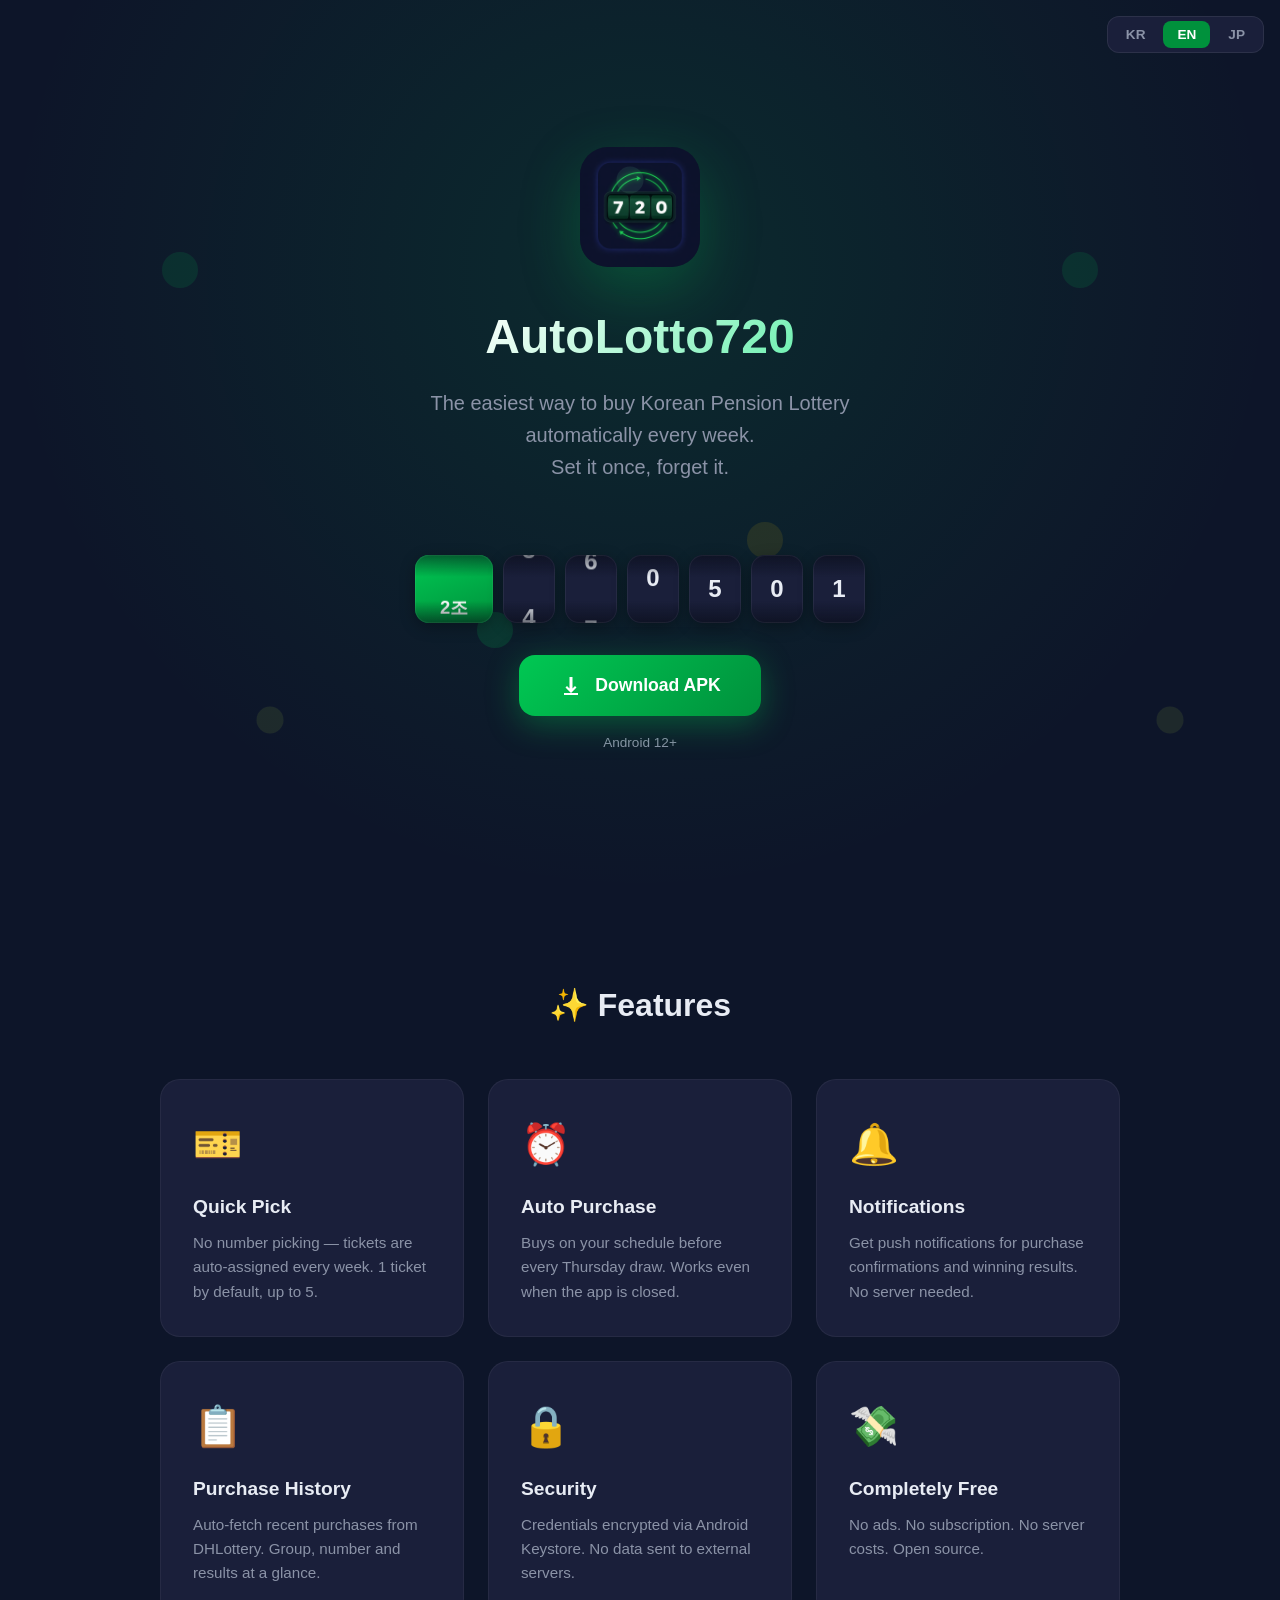
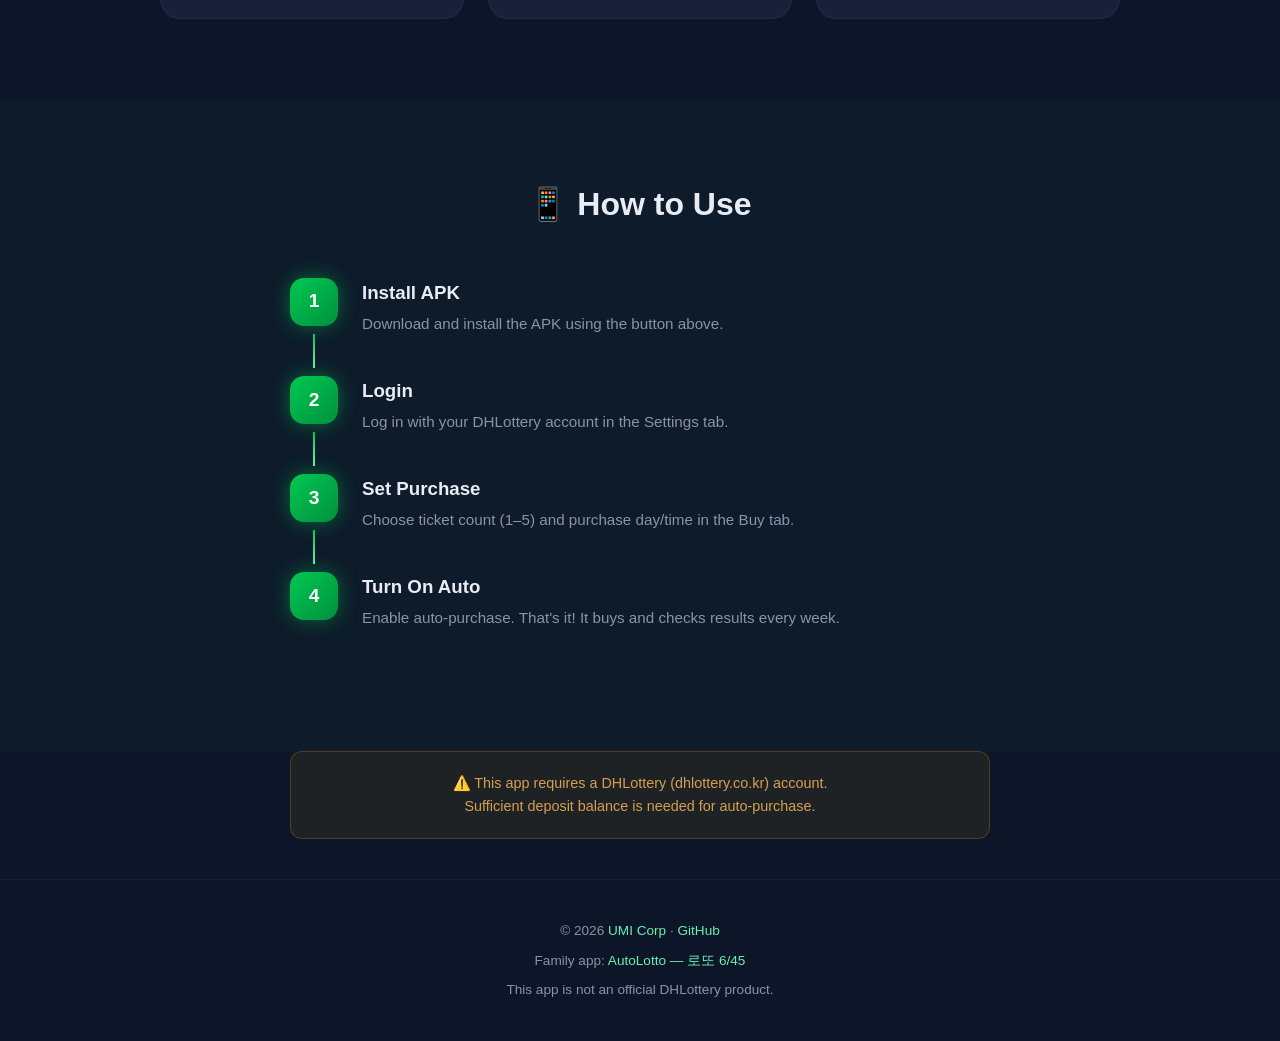
==== commit 31dbcc7d: "chore: 내부 아티팩트 gitignore + Pages 다운로드 링크 always-latest - .gitignore: .claude/, docs/superpowers/, do" ====
--- a/docs/index.html
+++ b/docs/index.html
@@ -384,8 +384,9 @@
       <div class="reel"><div class="strip"><span>0</span><span>1</span><span>2</span><span>3</span><span>4</span><span>5</span><span>6</span><span>7</span><span>8</span><span>9</span><span>0</span></div></div>
       <div class="reel"><div class="strip"><span>1</span><span>2</span><span>3</span><span>4</span><span>5</span><span>6</span><span>7</span><span>8</span><span>9</span><span>0</span><span>1</span></div></div>
     </div>
-    <!-- 정적 폴백은 특정 버전 에셋 대신 latest 릴리스 페이지 — API 실패·에셋 정리에도 죽지 않는 링크 -->
-    <a href="https://github.com/umi-corp/autolotto720/releases/latest" class="download-btn rise" style="--rd:.6s">
+    <!-- 항상 최신: GitHub 안정 리다이렉트. 에셋은 매 릴리스 고정 이름(autolotto720.apk)으로 업로드.
+         JS가 있으면 정확한 browser_download_url로 갱신, 없거나 API 실패해도 이 링크가 최신 APK를 직접 다운로드 -->
+    <a href="https://github.com/umi-corp/autolotto720/releases/latest/download/autolotto720.apk" class="download-btn rise" style="--rd:.6s">
       <svg viewBox="0 0 24 24" fill="currentColor" aria-hidden="true"><path d="M17.5 13.5L12 19l-5.5-5.5L8 12l2.5 2.5V3h3v11.5L16 12l1.5 1.5zM5 21h14v-2H5v2z"/></svg>
       <span data-i18n="download">APK 다운로드</span>
     </a>
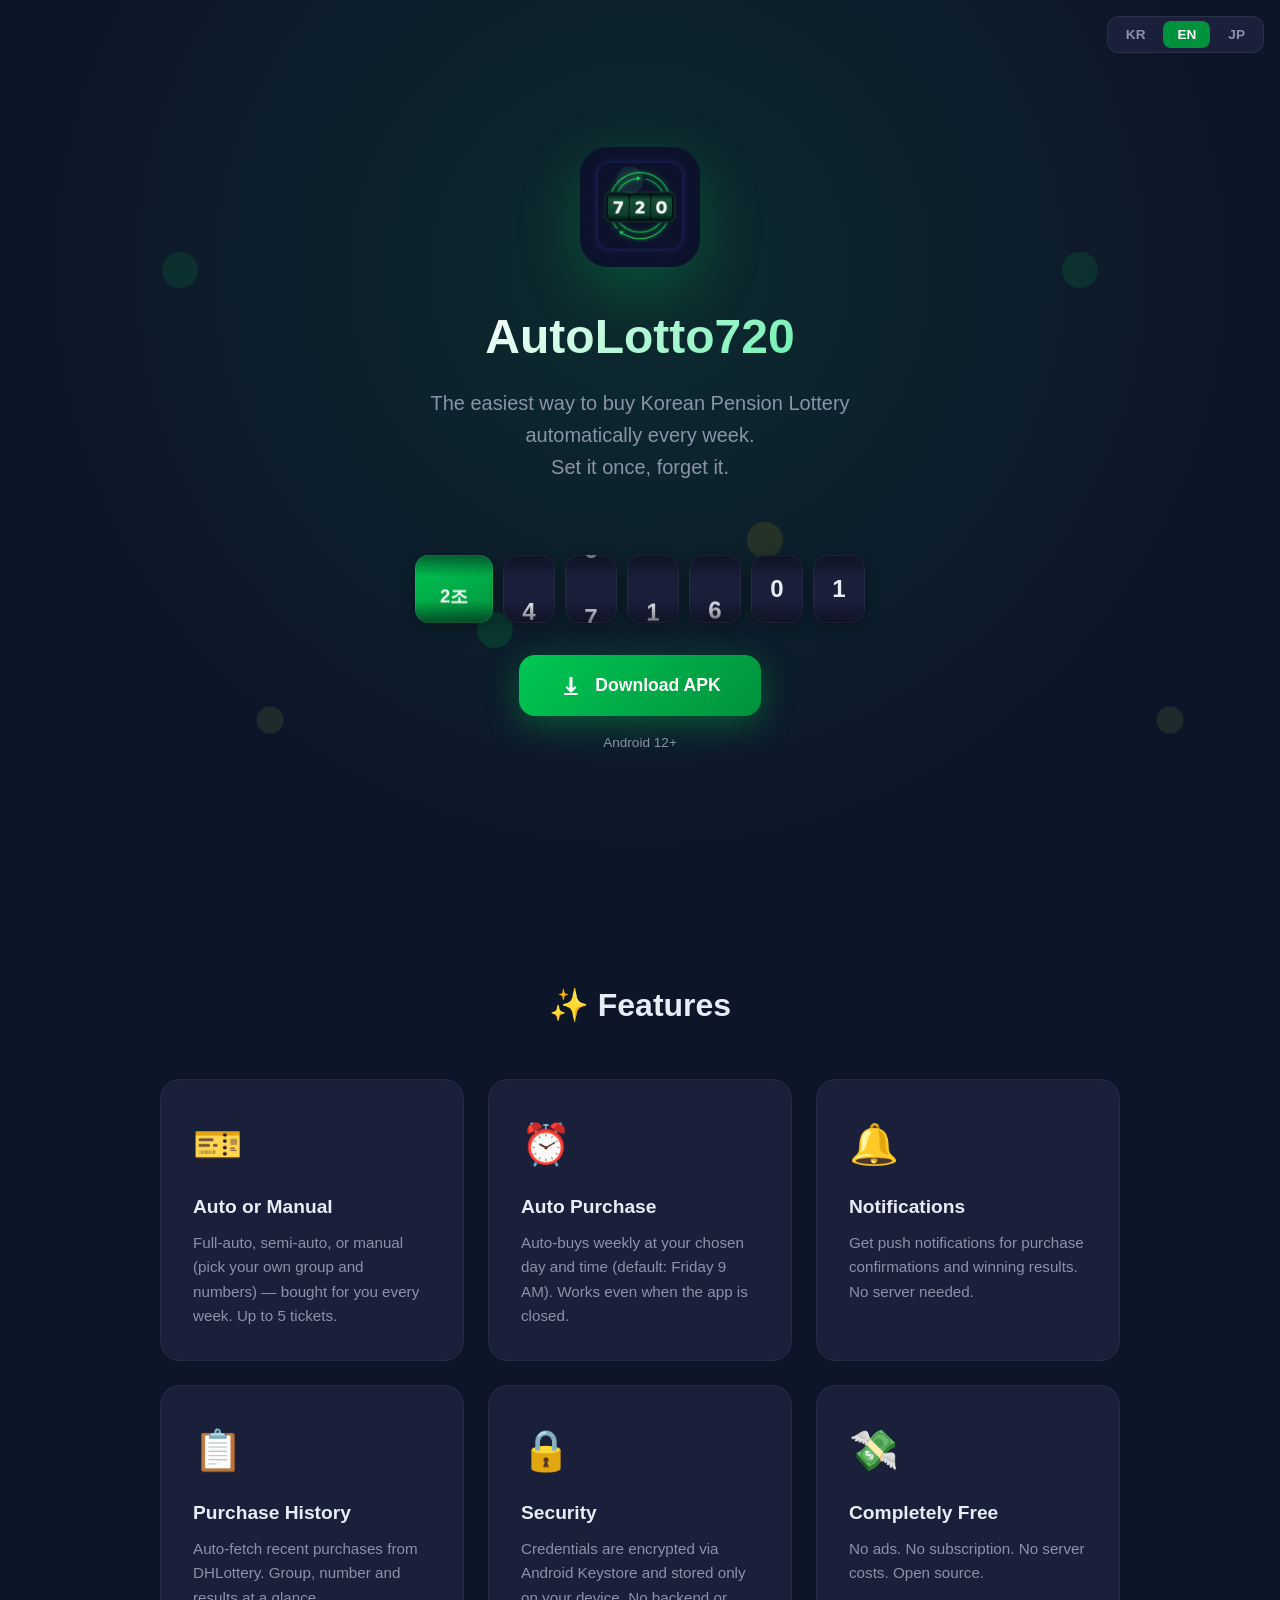
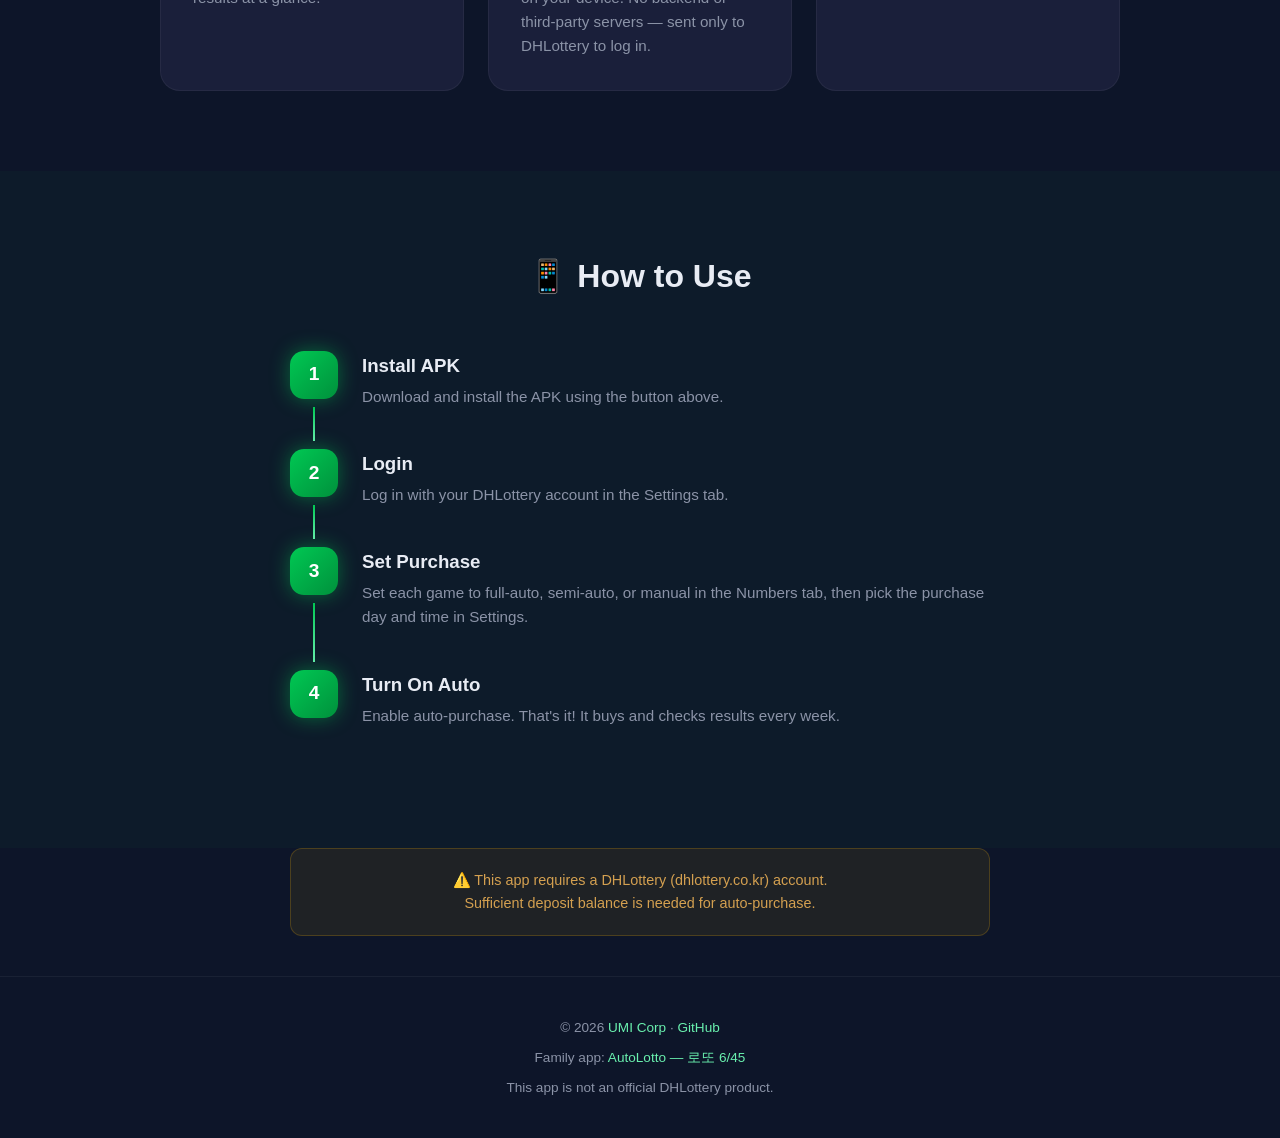
==== commit 492acb12: "docs(랜딩): 앱 실제 동작·정책과 카피 정합 (구매탭·자동배정·서버전송 등 6건) - s3: 없는 "구매 탭" → 번호 탭(게임 모드)+설정 탭(요일·시간)으로 분리 명시 -" ====
--- a/docs/index.html
+++ b/docs/index.html
@@ -4,9 +4,9 @@
   <meta charset="UTF-8">
   <meta name="viewport" content="width=device-width, initial-scale=1.0">
   <title>AutoLotto720 - 연금복권 자동 구매 앱</title>
-  <meta name="description" content="매주 자동으로 연금복권720+를 구매하는 Android 앱. 자동 배정 구매, 당첨 확인, 알림까지.">
+  <meta name="description" content="매주 자동으로 연금복권720+를 구매하는 Android 앱. 자동·반자동·수동 구매, 당첨 확인, 알림까지.">
   <meta property="og:title" content="AutoLotto720 - 연금복권 자동 구매 앱">
-  <meta property="og:description" content="매주 자동으로 연금복권720+를 구매하는 Android 앱. 자동 배정 구매, 당첨 확인, 알림까지.">
+  <meta property="og:description" content="매주 자동으로 연금복권720+를 구매하는 Android 앱. 자동·반자동·수동 구매, 당첨 확인, 알림까지.">
   <meta property="og:image" content="https://autolotto720.umicorp.kr/icon.png">
   <link rel="icon" type="image/png" href="icon.png">
   <style>
@@ -398,13 +398,13 @@
     <div class="feature-grid">
       <div class="feature-card reveal">
         <div class="feature-icon" aria-hidden="true">🎫</div>
-        <h3 data-i18n="f1_title">자동 배정</h3>
-        <p data-i18n="f1_desc">번호 고민 없이 매주 자동 배정으로 구매. 기본 1매, 최대 5매까지.</p>
+        <h3 data-i18n="f1_title">자동·수동 선택</h3>
+        <p data-i18n="f1_desc">완전 자동·반자동·수동(조·번호 직접 지정) 중 골라 매주 자동 구매. 최대 5매.</p>
       </div>
       <div class="feature-card reveal">
         <div class="feature-icon" aria-hidden="true">⏰</div>
         <h3 data-i18n="f2_title">자동 구매</h3>
-        <p data-i18n="f2_desc">매주 목요일 추첨 전, 설정한 요일·시간에 자동 구매. 앱을 켜지 않아도 동작.</p>
+        <p data-i18n="f2_desc">설정한 요일·시간에 매주 자동 구매(기본: 금요일 오전 9시). 앱을 켜지 않아도 동작.</p>
       </div>
       <div class="feature-card reveal">
         <div class="feature-icon" aria-hidden="true">🔔</div>
@@ -419,7 +419,7 @@
       <div class="feature-card reveal">
         <div class="feature-icon" aria-hidden="true">🔒</div>
         <h3 data-i18n="f5_title">보안</h3>
-        <p data-i18n="f5_desc">계정 정보는 Android Keystore로 암호화 저장. 서버 전송 없음.</p>
+        <p data-i18n="f5_desc">계정 정보는 Keystore로 암호화되어 기기에만 저장. 자체·제3자 서버 없음(로그인 시 동행복권에만 직접 전송).</p>
       </div>
       <div class="feature-card reveal">
         <div class="feature-icon" aria-hidden="true">💸</div>
@@ -442,7 +442,7 @@
       </div>
       <div class="step reveal">
         <div class="step-num">3</div>
-        <div><h3 data-i18n="s3_title">구매 설정</h3><p data-i18n="s3_desc">구매 탭에서 매수(1~5매)와 구매 요일·시간을 설정합니다.</p></div>
+        <div><h3 data-i18n="s3_title">구매 설정</h3><p data-i18n="s3_desc">번호 탭에서 게임별 자동·반자동·수동을 설정하고, 설정 탭에서 구매 요일·시간을 지정합니다.</p></div>
       </div>
       <div class="step reveal">
         <div class="step-num">4</div>
@@ -466,16 +466,16 @@
         tagline: '매주 자동으로 연금복권을 구매하는 가장 간편한 방법.\n설정 한 번이면 끝.',
         download: 'APK 다운로드',
         features_title: '✨ 주요 기능',
-        f1_title: '자동 배정', f1_desc: '번호 고민 없이 매주 자동 배정으로 구매. 기본 1매, 최대 5매까지.',
-        f2_title: '자동 구매', f2_desc: '매주 목요일 추첨 전, 설정한 요일·시간에 자동 구매. 앱을 켜지 않아도 동작.',
+        f1_title: '자동·수동 선택', f1_desc: '완전 자동·반자동·수동(조·번호 직접 지정) 중 골라 매주 자동 구매. 최대 5매.',
+        f2_title: '자동 구매', f2_desc: '설정한 요일·시간에 매주 자동 구매(기본: 금요일 오전 9시). 앱을 켜지 않아도 동작.',
         f3_title: '알림', f3_desc: '구매 완료, 당첨 결과를 푸시 알림으로 받아보세요. 서버 없이 로컬에서 동작.',
         f4_title: '구매 내역', f4_desc: '동행복권에서 최근 구매 내역을 자동 조회. 조·번호와 당첨 여부를 한눈에.',
-        f5_title: '보안', f5_desc: '계정 정보는 Android Keystore로 암호화 저장. 서버 전송 없음.',
+        f5_title: '보안', f5_desc: '계정 정보는 Keystore로 암호화되어 기기에만 저장. 자체·제3자 서버 없음(로그인 시 동행복권에만 직접 전송).',
         f6_title: '완전 무료', f6_desc: '광고 없음. 구독 없음. 서버 비용 없음. 오픈소스.',
         how_title: '📱 사용 방법',
         s1_title: 'APK 설치', s1_desc: '위 버튼으로 APK를 다운로드하고 설치하세요.',
         s2_title: '동행복권 로그인', s2_desc: '설정 탭에서 동행복권 계정으로 로그인합니다.',
-        s3_title: '구매 설정', s3_desc: '구매 탭에서 매수(1~5매)와 구매 요일·시간을 설정합니다.',
+        s3_title: '구매 설정', s3_desc: '번호 탭에서 게임별 자동·반자동·수동을 설정하고, 설정 탭에서 구매 요일·시간을 지정합니다.',
         s4_title: '자동 구매 ON', s4_desc: '자동 구매를 켜면 끝! 매주 알아서 구매하고 당첨까지 확인합니다.',
         notice: '⚠️ 이 앱은 동행복권(dhlottery.co.kr) 계정이 필요합니다.\n예치금이 충분해야 자동 구매가 진행됩니다.',
         family: '패밀리 앱:',
@@ -485,35 +485,35 @@
         tagline: 'The easiest way to buy Korean Pension Lottery automatically every week.\nSet it once, forget it.',
         download: 'Download APK',
         features_title: '✨ Features',
-        f1_title: 'Quick Pick', f1_desc: 'No number picking — tickets are auto-assigned every week. 1 ticket by default, up to 5.',
-        f2_title: 'Auto Purchase', f2_desc: 'Buys on your schedule before every Thursday draw. Works even when the app is closed.',
+        f1_title: 'Auto or Manual', f1_desc: 'Full-auto, semi-auto, or manual (pick your own group and numbers) — bought for you every week. Up to 5 tickets.',
+        f2_title: 'Auto Purchase', f2_desc: 'Auto-buys weekly at your chosen day and time (default: Friday 9 AM). Works even when the app is closed.',
         f3_title: 'Notifications', f3_desc: 'Get push notifications for purchase confirmations and winning results. No server needed.',
         f4_title: 'Purchase History', f4_desc: 'Auto-fetch recent purchases from DHLottery. Group, number and results at a glance.',
-        f5_title: 'Security', f5_desc: 'Credentials encrypted via Android Keystore. No data sent to external servers.',
+        f5_title: 'Security', f5_desc: 'Credentials are encrypted via Android Keystore and stored only on your device. No backend or third-party servers — sent only to DHLottery to log in.',
         f6_title: 'Completely Free', f6_desc: 'No ads. No subscription. No server costs. Open source.',
         how_title: '📱 How to Use',
         s1_title: 'Install APK', s1_desc: 'Download and install the APK using the button above.',
         s2_title: 'Login', s2_desc: 'Log in with your DHLottery account in the Settings tab.',
-        s3_title: 'Set Purchase', s3_desc: 'Choose ticket count (1–5) and purchase day/time in the Buy tab.',
+        s3_title: 'Set Purchase', s3_desc: 'Set each game to full-auto, semi-auto, or manual in the Numbers tab, then pick the purchase day and time in Settings.',
         s4_title: 'Turn On Auto', s4_desc: 'Enable auto-purchase. That\'s it! It buys and checks results every week.',
         notice: '⚠️ This app requires a DHLottery (dhlottery.co.kr) account.\nSufficient deposit balance is needed for auto-purchase.',
         family: 'Family app:',
         disclaimer: 'This app is not an official DHLottery product.',
       },
       ja: {
-        tagline: '毎週自動で年金宝くじを購入する最も簡単な方法。\n一度設定すれば、あとはお任せ。',
+        tagline: '毎週自動で年金くじを購入する最も簡単な方法。\n一度設定すれば、あとはお任せ。',
         download: 'APKダウンロード',
         features_title: '✨ 主な機能',
-        f1_title: '自動割当', f1_desc: '番号選び不要。毎週自動割当で購入。基本1枚、最大5枚まで。',
-        f2_title: '自動購入', f2_desc: '毎週木曜の抽選前、設定した曜日・時間に自動購入。アプリを開かなくても動作します。',
+        f1_title: '自動・手動選択', f1_desc: '完全自動・半自動・手動（組と番号を直接指定）から選んで毎週自動購入。最大5枚。',
+        f2_title: '自動購入', f2_desc: '設定した曜日・時間に毎週自動購入（初期設定：金曜午前9時）。アプリを開かなくても動作します。',
         f3_title: '通知', f3_desc: '購入完了、当選結果をプッシュ通知でお届け。サーバー不要でローカル動作。',
         f4_title: '購入履歴', f4_desc: '同行福券から最近の購入履歴を自動取得。組・番号と当選結果を一目で確認。',
-        f5_title: 'セキュリティ', f5_desc: 'アカウント情報はAndroid Keystoreで暗号化保存。外部サーバーへの送信なし。',
+        f5_title: 'セキュリティ', f5_desc: 'アカウント情報はAndroid Keystoreで暗号化して端末内にのみ保存。自社・第三者サーバーへの送信なし（ログイン時に同行福券へのみ直接送信）。',
         f6_title: '完全無料', f6_desc: '広告なし。サブスクなし。サーバー費用なし。オープンソース。',
         how_title: '📱 使い方',
         s1_title: 'APKインストール', s1_desc: '上のボタンからAPKをダウンロードしてインストール。',
         s2_title: 'ログイン', s2_desc: '設定タブで同行福券アカウントにログインします。',
-        s3_title: '購入設定', s3_desc: '購入タブで枚数（1～5枚）と曜日・時間を設定します。',
+        s3_title: '購入設定', s3_desc: '番号タブで各ゲームを完全自動・半自動・手動に設定し、設定タブで購入曜日・時間を指定します。',
         s4_title: '自動購入ON', s4_desc: '自動購入をオンにすれば完了！毎週自動で購入し、当選まで確認します。',
         notice: '⚠️ このアプリは同行福券（dhlottery.co.kr）のアカウントが必要です。\n自動購入には十分なデポジット残高が必要です。',
         family: 'ファミリーアプリ:',
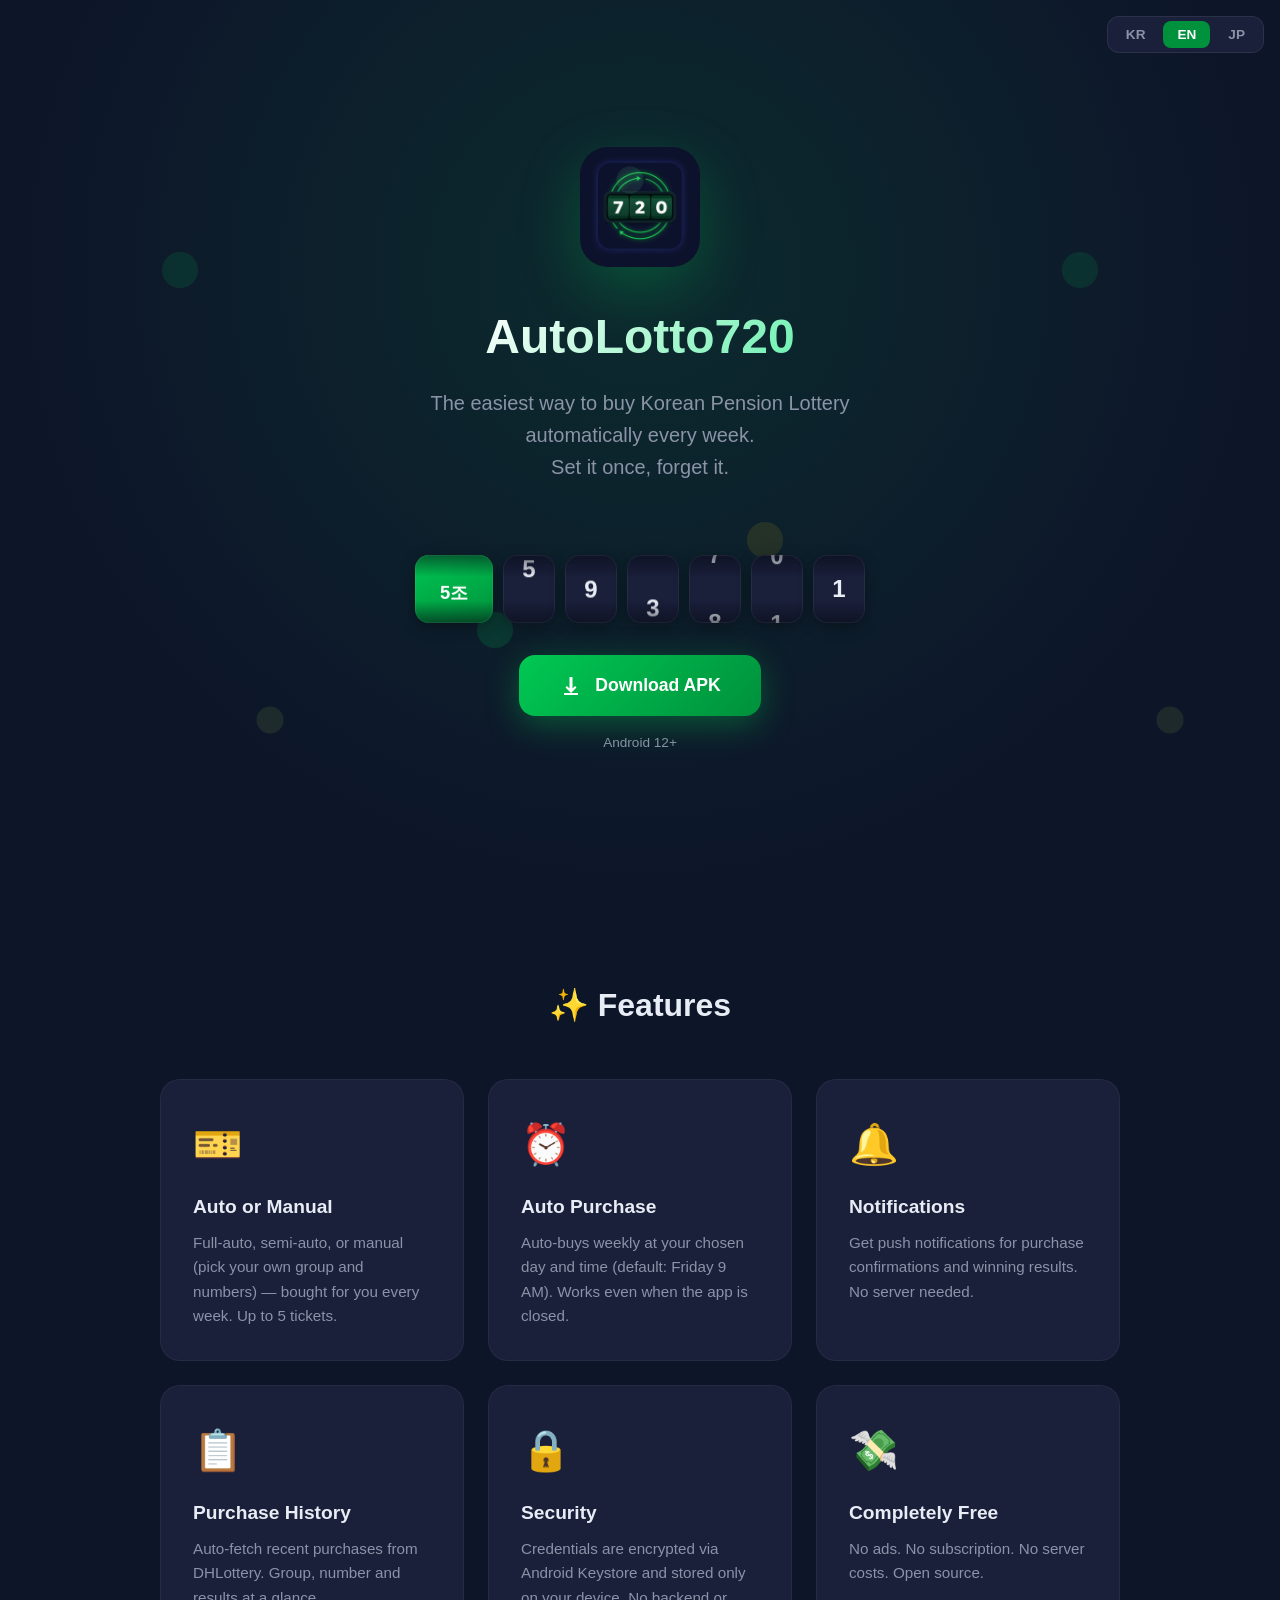
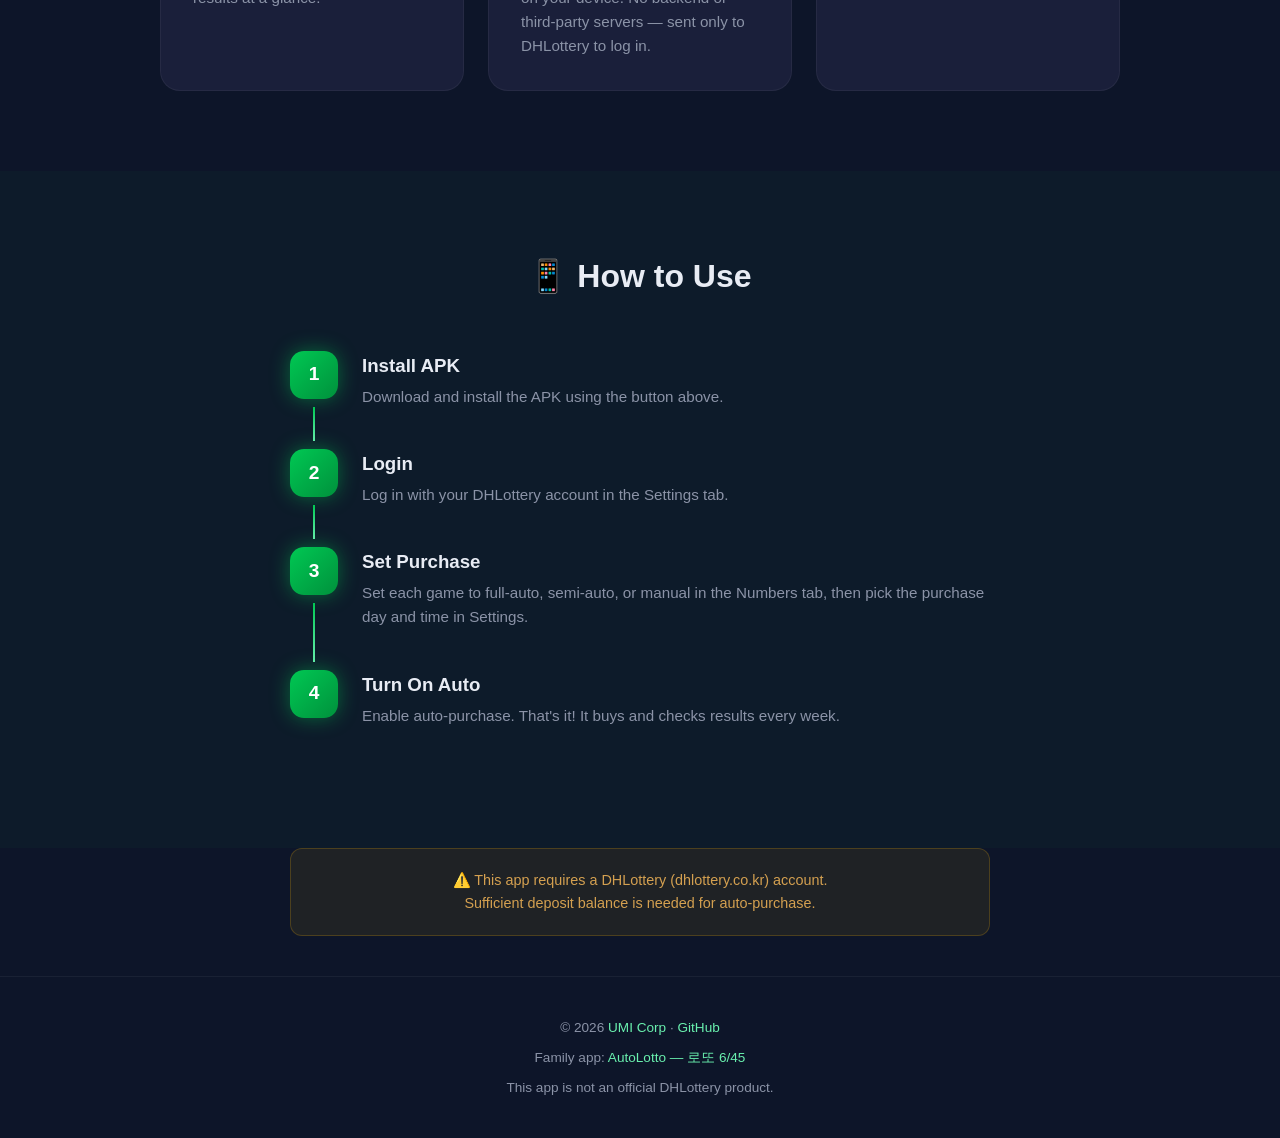
==== commit 67ce2801: "docs(랜딩): 한국어 카피 톤 정비 — 해요체 통일·클리셰 제거 (ec-crosscheck 4-CLI 합의) - 종결어미 3종(명사형/합니다체/해요체) 혼용 → 친근한 해요체로" ====
--- a/docs/index.html
+++ b/docs/index.html
@@ -3,10 +3,10 @@
 <head>
   <meta charset="UTF-8">
   <meta name="viewport" content="width=device-width, initial-scale=1.0">
-  <title>AutoLotto720 - 연금복권 자동 구매 앱</title>
-  <meta name="description" content="매주 자동으로 연금복권720+를 구매하는 Android 앱. 자동·반자동·수동 구매, 당첨 확인, 알림까지.">
-  <meta property="og:title" content="AutoLotto720 - 연금복권 자동 구매 앱">
-  <meta property="og:description" content="매주 자동으로 연금복권720+를 구매하는 Android 앱. 자동·반자동·수동 구매, 당첨 확인, 알림까지.">
+  <title>AutoLotto720 - 매주 알아서 사는 연금복권 앱</title>
+  <meta name="description" content="연금복권720+를 매주 자동으로 구매하고 당첨 확인·알림까지 챙겨 주는 안드로이드 앱. 자동·반자동·수동 구매를 지원해요.">
+  <meta property="og:title" content="AutoLotto720 - 매주 알아서 사는 연금복권 앱">
+  <meta property="og:description" content="연금복권720+를 매주 자동으로 구매하고 당첨 확인·알림까지 챙겨 주는 안드로이드 앱. 자동·반자동·수동 구매를 지원해요.">
   <meta property="og:image" content="https://autolotto720.umicorp.kr/icon.png">
   <link rel="icon" type="image/png" href="icon.png">
   <style>
@@ -373,7 +373,7 @@
   <section class="hero">
     <img src="icon.png" alt="AutoLotto720" class="app-icon rise">
     <h1 class="rise" style="--rd:.08s">AutoLotto720</h1>
-    <p class="tagline rise" style="--rd:.16s" data-i18n="tagline">매주 자동으로 연금복권을 구매하는 가장 간편한 방법.<br>설정 한 번이면 끝.</p>
+    <p class="tagline rise" style="--rd:.16s" data-i18n="tagline">매주 연금복권, 알아서 사고 당첨까지 확인해 드려요.<br>처음 한 번만 설정하면 돼요.</p>
     <!-- 각 릴 스트립은 최종 숫자로 시작·끝 — JS 없이도(리듀스드 모션 포함) 완성된 번호가 보인다 -->
     <div class="reels rise" style="--rd:.3s" aria-hidden="true">
       <div class="reel jo"><div class="strip"><span>3조</span><span>4조</span><span>5조</span><span>1조</span><span>2조</span><span>3조</span></div></div>
@@ -388,7 +388,7 @@
          JS가 있으면 정확한 browser_download_url로 갱신, 없거나 API 실패해도 이 링크가 최신 APK를 직접 다운로드 -->
     <a href="https://github.com/umi-corp/autolotto720/releases/latest/download/autolotto720.apk" class="download-btn rise" style="--rd:.6s">
       <svg viewBox="0 0 24 24" fill="currentColor" aria-hidden="true"><path d="M17.5 13.5L12 19l-5.5-5.5L8 12l2.5 2.5V3h3v11.5L16 12l1.5 1.5zM5 21h14v-2H5v2z"/></svg>
-      <span data-i18n="download">APK 다운로드</span>
+      <span data-i18n="download">안드로이드 앱 다운로드</span>
     </a>
     <p class="version-info rise" style="--rd:.75s">Android 12+</p>
   </section>
@@ -398,33 +398,33 @@
     <div class="feature-grid">
       <div class="feature-card reveal">
         <div class="feature-icon" aria-hidden="true">🎫</div>
-        <h3 data-i18n="f1_title">자동·수동 선택</h3>
-        <p data-i18n="f1_desc">완전 자동·반자동·수동(조·번호 직접 지정) 중 골라 매주 자동 구매. 최대 5매.</p>
+        <h3 data-i18n="f1_title">원하는 방식으로 선택</h3>
+        <p data-i18n="f1_desc">완전 자동·반자동·수동(조·번호 직접 지정) 중에서 원하는 방식으로 골라 매주 구매해요. 최대 5매까지요.</p>
       </div>
       <div class="feature-card reveal">
         <div class="feature-icon" aria-hidden="true">⏰</div>
         <h3 data-i18n="f2_title">자동 구매</h3>
-        <p data-i18n="f2_desc">설정한 요일·시간에 매주 자동 구매(기본: 금요일 오전 9시). 앱을 켜지 않아도 동작.</p>
+        <p data-i18n="f2_desc">정해 둔 요일·시간에 매주 자동으로 구매해요(기본 금요일 오전 9시). 앱을 켜 두지 않아도 알아서 진행돼요.</p>
       </div>
       <div class="feature-card reveal">
         <div class="feature-icon" aria-hidden="true">🔔</div>
         <h3 data-i18n="f3_title">알림</h3>
-        <p data-i18n="f3_desc">구매 완료, 당첨 결과를 푸시 알림으로 받아보세요. 서버 없이 로컬에서 동작.</p>
+        <p data-i18n="f3_desc">구매가 끝나거나 당첨되면 푸시 알림으로 바로 알려드려요. 서버 없이 내 휴대폰 안에서 처리돼요.</p>
       </div>
       <div class="feature-card reveal">
         <div class="feature-icon" aria-hidden="true">📋</div>
         <h3 data-i18n="f4_title">구매 내역</h3>
-        <p data-i18n="f4_desc">동행복권에서 최근 구매 내역을 자동 조회. 조·번호와 당첨 여부를 한눈에.</p>
+        <p data-i18n="f4_desc">동행복권의 최근 구매 내역을 자동으로 불러와요. 조와 번호, 당첨 여부를 한눈에 확인할 수 있어요.</p>
       </div>
       <div class="feature-card reveal">
         <div class="feature-icon" aria-hidden="true">🔒</div>
         <h3 data-i18n="f5_title">보안</h3>
-        <p data-i18n="f5_desc">계정 정보는 Keystore로 암호화되어 기기에만 저장. 자체·제3자 서버 없음(로그인 시 동행복권에만 직접 전송).</p>
+        <p data-i18n="f5_desc">계정 정보는 안드로이드 Keystore로 암호화해 내 기기에만 보관해요. 별도 서버를 거치지 않고, 로그인할 때만 동행복권으로 직접 전송돼요.</p>
       </div>
       <div class="feature-card reveal">
         <div class="feature-icon" aria-hidden="true">💸</div>
         <h3 data-i18n="f6_title">완전 무료</h3>
-        <p data-i18n="f6_desc">광고 없음. 구독 없음. 서버 비용 없음. 오픈소스.</p>
+        <p data-i18n="f6_desc">광고도, 구독도, 서버 비용도 없어요. 100% 오픈소스예요.</p>
       </div>
     </div>
   </section>
@@ -434,52 +434,52 @@
     <div class="steps">
       <div class="step reveal">
         <div class="step-num">1</div>
-        <div><h3 data-i18n="s1_title">APK 설치</h3><p data-i18n="s1_desc">위 버튼으로 APK를 다운로드하고 설치하세요.</p></div>
+        <div><h3 data-i18n="s1_title">앱 설치</h3><p data-i18n="s1_desc">위 버튼으로 앱을 내려받아 설치해 주세요.</p></div>
       </div>
       <div class="step reveal">
         <div class="step-num">2</div>
-        <div><h3 data-i18n="s2_title">동행복권 로그인</h3><p data-i18n="s2_desc">설정 탭에서 동행복권 계정으로 로그인합니다.</p></div>
+        <div><h3 data-i18n="s2_title">동행복권 로그인</h3><p data-i18n="s2_desc">설정 탭에서 동행복권 계정으로 로그인해 주세요.</p></div>
       </div>
       <div class="step reveal">
         <div class="step-num">3</div>
-        <div><h3 data-i18n="s3_title">구매 설정</h3><p data-i18n="s3_desc">번호 탭에서 게임별 자동·반자동·수동을 설정하고, 설정 탭에서 구매 요일·시간을 지정합니다.</p></div>
+        <div><h3 data-i18n="s3_title">구매 설정</h3><p data-i18n="s3_desc">번호 탭에서 게임별 자동·반자동·수동을 고르고, 설정 탭에서 구매 요일과 시간을 정해 주세요.</p></div>
       </div>
       <div class="step reveal">
         <div class="step-num">4</div>
-        <div><h3 data-i18n="s4_title">자동 구매 ON</h3><p data-i18n="s4_desc">자동 구매를 켜면 끝! 매주 알아서 구매하고 당첨까지 확인합니다.</p></div>
+        <div><h3 data-i18n="s4_title">자동 구매 켜기</h3><p data-i18n="s4_desc">자동 구매를 켜 두면 준비 끝! 이후엔 매주 알아서 구매하고 당첨까지 확인해 드려요.</p></div>
       </div>
     </div>
   </section>
 
-  <div class="notice" data-i18n="notice">⚠️ 이 앱은 동행복권(dhlottery.co.kr) 계정이 필요합니다.<br>예치금이 충분해야 자동 구매가 진행됩니다.</div>
+  <div class="notice" data-i18n="notice">⚠️ 자동 구매를 이용하려면 동행복권(dhlottery.co.kr) 계정이 필요해요.<br>구매 전에 예치금 잔액도 확인해 주세요.</div>
 
   <footer>
     <p>© 2026 <a href="https://umicorp.kr">UMI Corp</a> ·
     <a href="https://github.com/umi-corp/autolotto720">GitHub</a></p>
-    <p style="margin-top:8px"><span data-i18n="family">패밀리 앱:</span> <a href="https://autolotto.umicorp.kr">AutoLotto — 로또 6/45</a></p>
-    <p style="margin-top:8px" data-i18n="disclaimer">본 앱은 동행복권의 공식 앱이 아닙니다.</p>
+    <p style="margin-top:8px"><span data-i18n="family">함께 만든 앱:</span> <a href="https://autolotto.umicorp.kr">AutoLotto — 로또 6/45</a></p>
+    <p style="margin-top:8px" data-i18n="disclaimer">이 앱은 동행복권 공식 앱이 아니에요.</p>
   </footer>
 
   <script>
     const i18n = {
       ko: {
-        tagline: '매주 자동으로 연금복권을 구매하는 가장 간편한 방법.\n설정 한 번이면 끝.',
-        download: 'APK 다운로드',
+        tagline: '매주 연금복권, 알아서 사고 당첨까지 확인해 드려요.\n처음 한 번만 설정하면 돼요.',
+        download: '안드로이드 앱 다운로드',
         features_title: '✨ 주요 기능',
-        f1_title: '자동·수동 선택', f1_desc: '완전 자동·반자동·수동(조·번호 직접 지정) 중 골라 매주 자동 구매. 최대 5매.',
-        f2_title: '자동 구매', f2_desc: '설정한 요일·시간에 매주 자동 구매(기본: 금요일 오전 9시). 앱을 켜지 않아도 동작.',
-        f3_title: '알림', f3_desc: '구매 완료, 당첨 결과를 푸시 알림으로 받아보세요. 서버 없이 로컬에서 동작.',
-        f4_title: '구매 내역', f4_desc: '동행복권에서 최근 구매 내역을 자동 조회. 조·번호와 당첨 여부를 한눈에.',
-        f5_title: '보안', f5_desc: '계정 정보는 Keystore로 암호화되어 기기에만 저장. 자체·제3자 서버 없음(로그인 시 동행복권에만 직접 전송).',
-        f6_title: '완전 무료', f6_desc: '광고 없음. 구독 없음. 서버 비용 없음. 오픈소스.',
+        f1_title: '원하는 방식으로 선택', f1_desc: '완전 자동·반자동·수동(조·번호 직접 지정) 중에서 원하는 방식으로 골라 매주 구매해요. 최대 5매까지요.',
+        f2_title: '자동 구매', f2_desc: '정해 둔 요일·시간에 매주 자동으로 구매해요(기본 금요일 오전 9시). 앱을 켜 두지 않아도 알아서 진행돼요.',
+        f3_title: '알림', f3_desc: '구매가 끝나거나 당첨되면 푸시 알림으로 바로 알려드려요. 서버 없이 내 휴대폰 안에서 처리돼요.',
+        f4_title: '구매 내역', f4_desc: '동행복권의 최근 구매 내역을 자동으로 불러와요. 조와 번호, 당첨 여부를 한눈에 확인할 수 있어요.',
+        f5_title: '보안', f5_desc: '계정 정보는 안드로이드 Keystore로 암호화해 내 기기에만 보관해요. 별도 서버를 거치지 않고, 로그인할 때만 동행복권으로 직접 전송돼요.',
+        f6_title: '완전 무료', f6_desc: '광고도, 구독도, 서버 비용도 없어요. 100% 오픈소스예요.',
         how_title: '📱 사용 방법',
-        s1_title: 'APK 설치', s1_desc: '위 버튼으로 APK를 다운로드하고 설치하세요.',
-        s2_title: '동행복권 로그인', s2_desc: '설정 탭에서 동행복권 계정으로 로그인합니다.',
-        s3_title: '구매 설정', s3_desc: '번호 탭에서 게임별 자동·반자동·수동을 설정하고, 설정 탭에서 구매 요일·시간을 지정합니다.',
-        s4_title: '자동 구매 ON', s4_desc: '자동 구매를 켜면 끝! 매주 알아서 구매하고 당첨까지 확인합니다.',
-        notice: '⚠️ 이 앱은 동행복권(dhlottery.co.kr) 계정이 필요합니다.\n예치금이 충분해야 자동 구매가 진행됩니다.',
-        family: '패밀리 앱:',
-        disclaimer: '본 앱은 동행복권의 공식 앱이 아닙니다.',
+        s1_title: '앱 설치', s1_desc: '위 버튼으로 앱을 내려받아 설치해 주세요.',
+        s2_title: '동행복권 로그인', s2_desc: '설정 탭에서 동행복권 계정으로 로그인해 주세요.',
+        s3_title: '구매 설정', s3_desc: '번호 탭에서 게임별 자동·반자동·수동을 고르고, 설정 탭에서 구매 요일과 시간을 정해 주세요.',
+        s4_title: '자동 구매 켜기', s4_desc: '자동 구매를 켜 두면 준비 끝! 이후엔 매주 알아서 구매하고 당첨까지 확인해 드려요.',
+        notice: '⚠️ 자동 구매를 이용하려면 동행복권(dhlottery.co.kr) 계정이 필요해요.\n구매 전에 예치금 잔액도 확인해 주세요.',
+        family: '함께 만든 앱:',
+        disclaimer: '이 앱은 동행복권 공식 앱이 아니에요.',
       },
       en: {
         tagline: 'The easiest way to buy Korean Pension Lottery automatically every week.\nSet it once, forget it.',
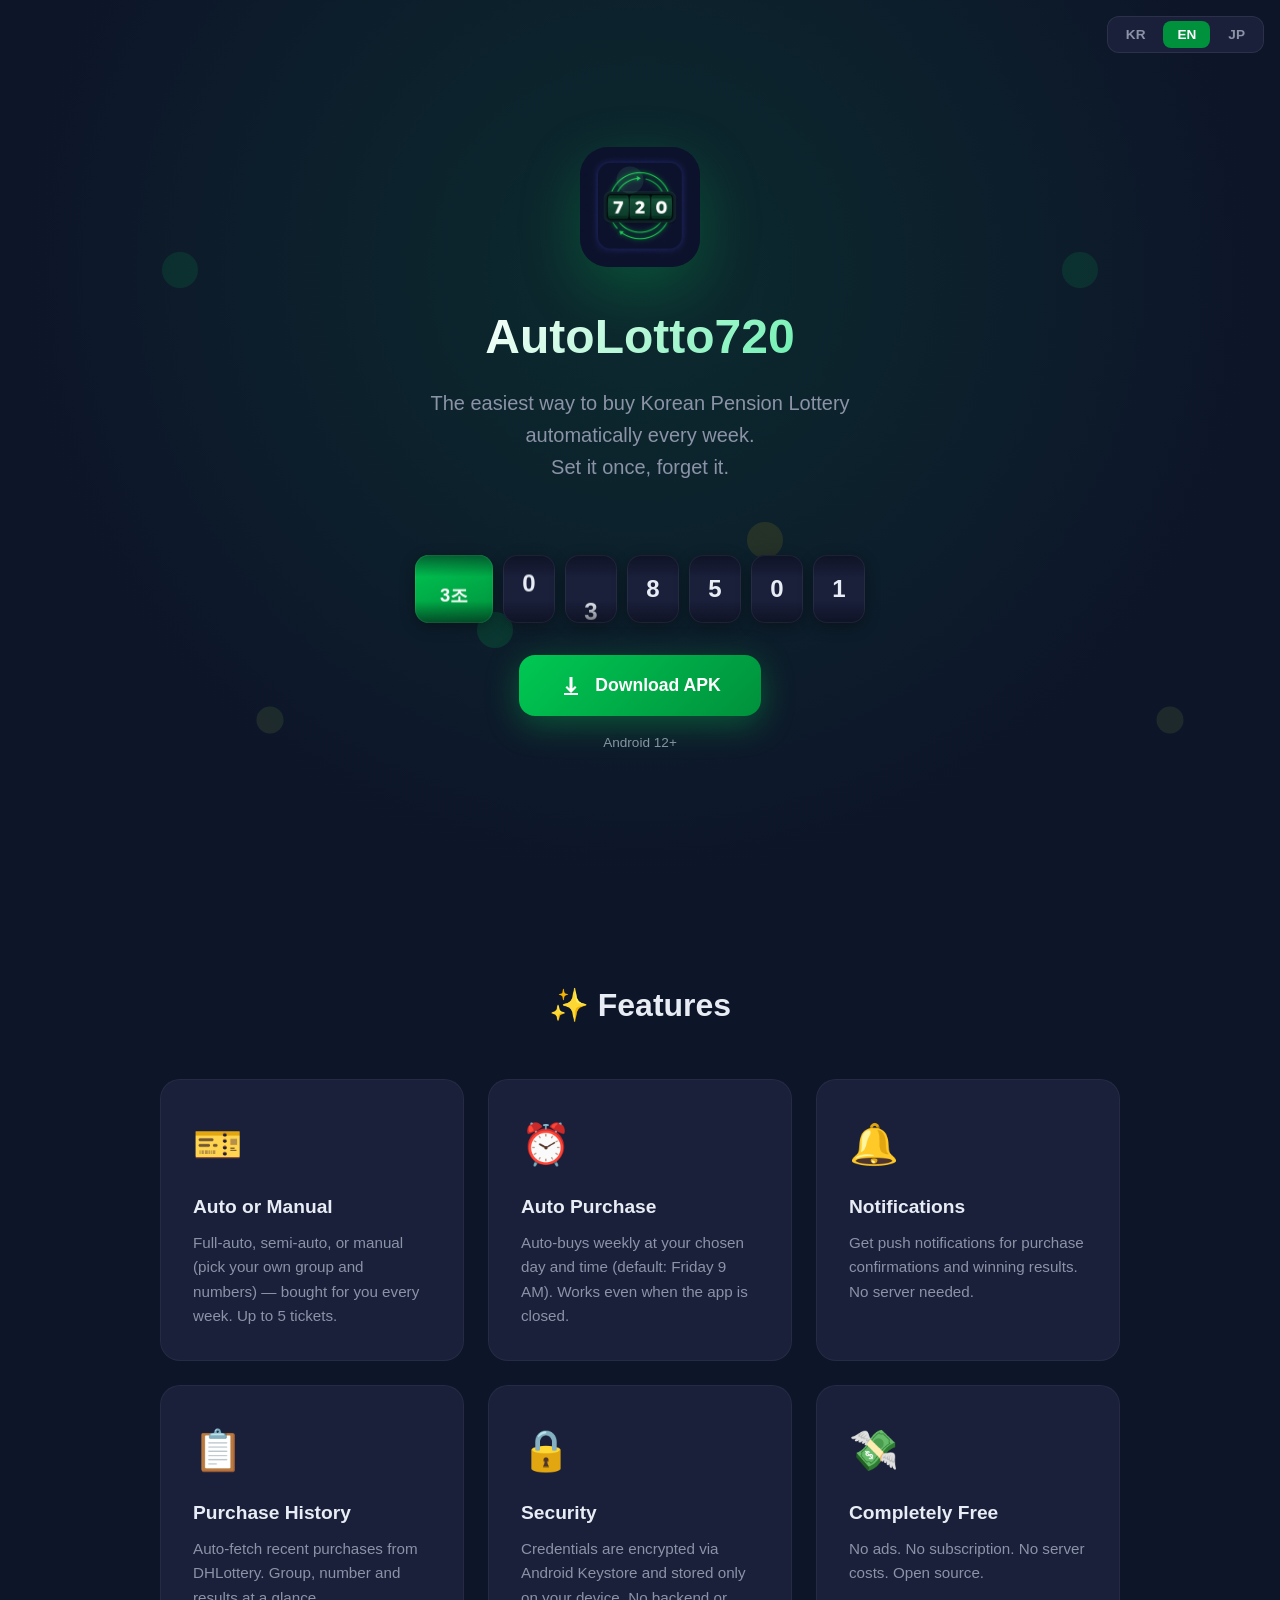
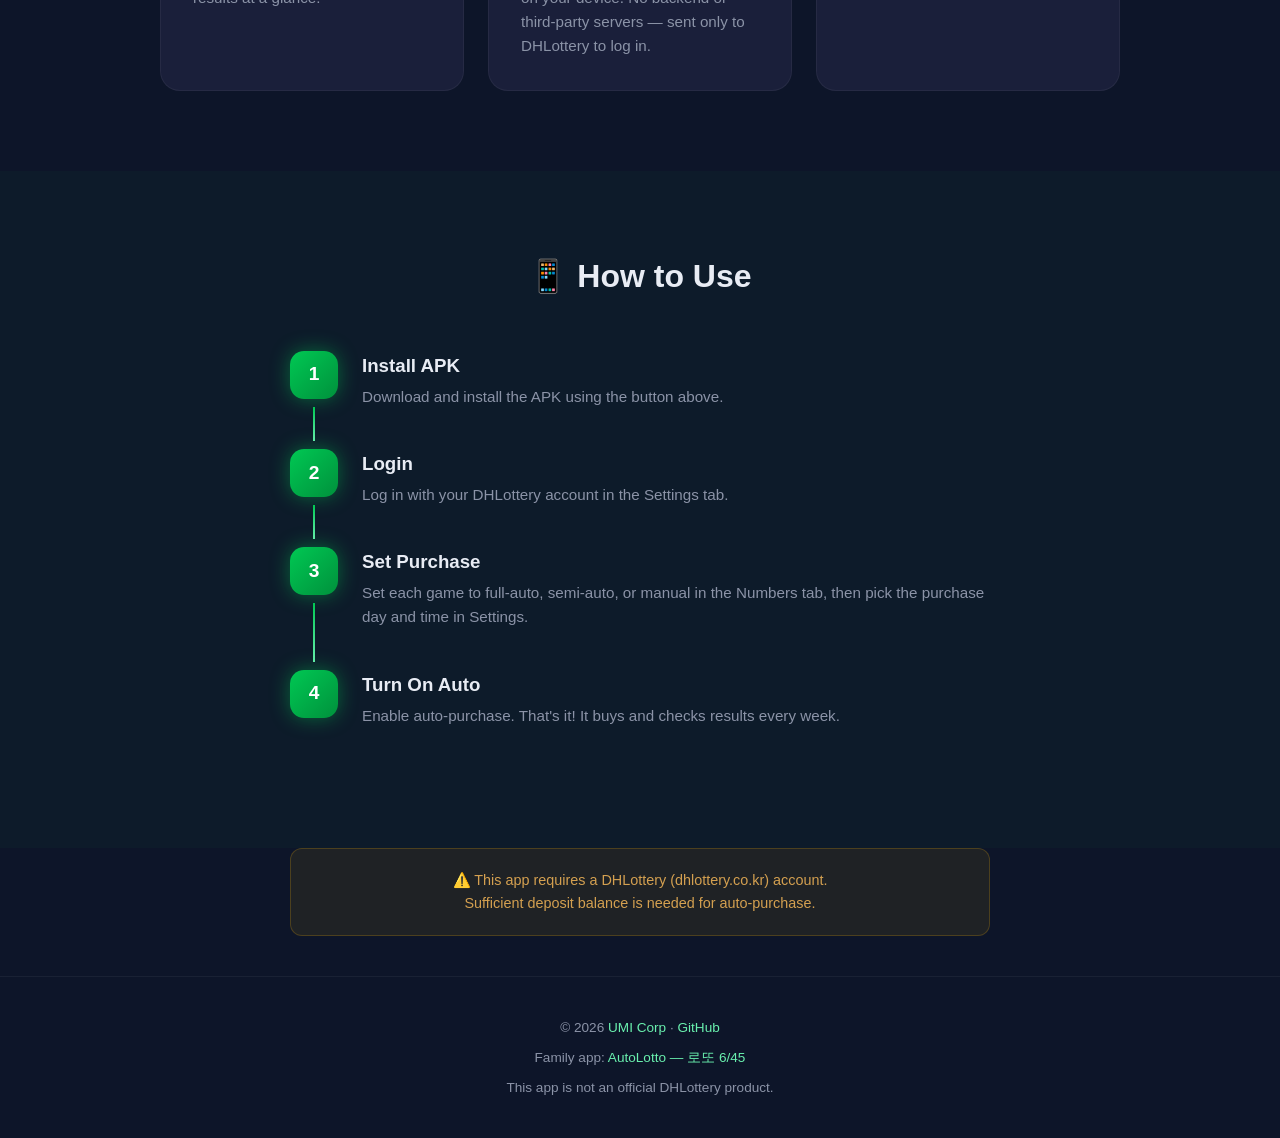
==== commit bb913851: "docs(랜딩): 다운로드 fallback을 릴리스 페이지로 변경 고정명 에셋(autolotto720.apk) 직접 링크 대신 releases/latest로 이동. JS가 GitH" ====
--- a/docs/index.html
+++ b/docs/index.html
@@ -384,9 +384,9 @@
       <div class="reel"><div class="strip"><span>0</span><span>1</span><span>2</span><span>3</span><span>4</span><span>5</span><span>6</span><span>7</span><span>8</span><span>9</span><span>0</span></div></div>
       <div class="reel"><div class="strip"><span>1</span><span>2</span><span>3</span><span>4</span><span>5</span><span>6</span><span>7</span><span>8</span><span>9</span><span>0</span><span>1</span></div></div>
     </div>
-    <!-- 항상 최신: GitHub 안정 리다이렉트. 에셋은 매 릴리스 고정 이름(autolotto720.apk)으로 업로드.
-         JS가 있으면 정확한 browser_download_url로 갱신, 없거나 API 실패해도 이 링크가 최신 APK를 직접 다운로드 -->
-    <a href="https://github.com/umi-corp/autolotto720/releases/latest/download/autolotto720.apk" class="download-btn rise" style="--rd:.6s">
+    <!-- 항상 최신: JS가 있으면 GitHub API로 최신 APK의 browser_download_url로 갱신,
+         없거나 API 실패 시 릴리스 페이지로 이동 — 고정명 에셋 불필요 (645와 동일 방식) -->
+    <a href="https://github.com/umi-corp/autolotto720/releases/latest" class="download-btn rise" style="--rd:.6s">
       <svg viewBox="0 0 24 24" fill="currentColor" aria-hidden="true"><path d="M17.5 13.5L12 19l-5.5-5.5L8 12l2.5 2.5V3h3v11.5L16 12l1.5 1.5zM5 21h14v-2H5v2z"/></svg>
       <span data-i18n="download">안드로이드 앱 다운로드</span>
     </a>
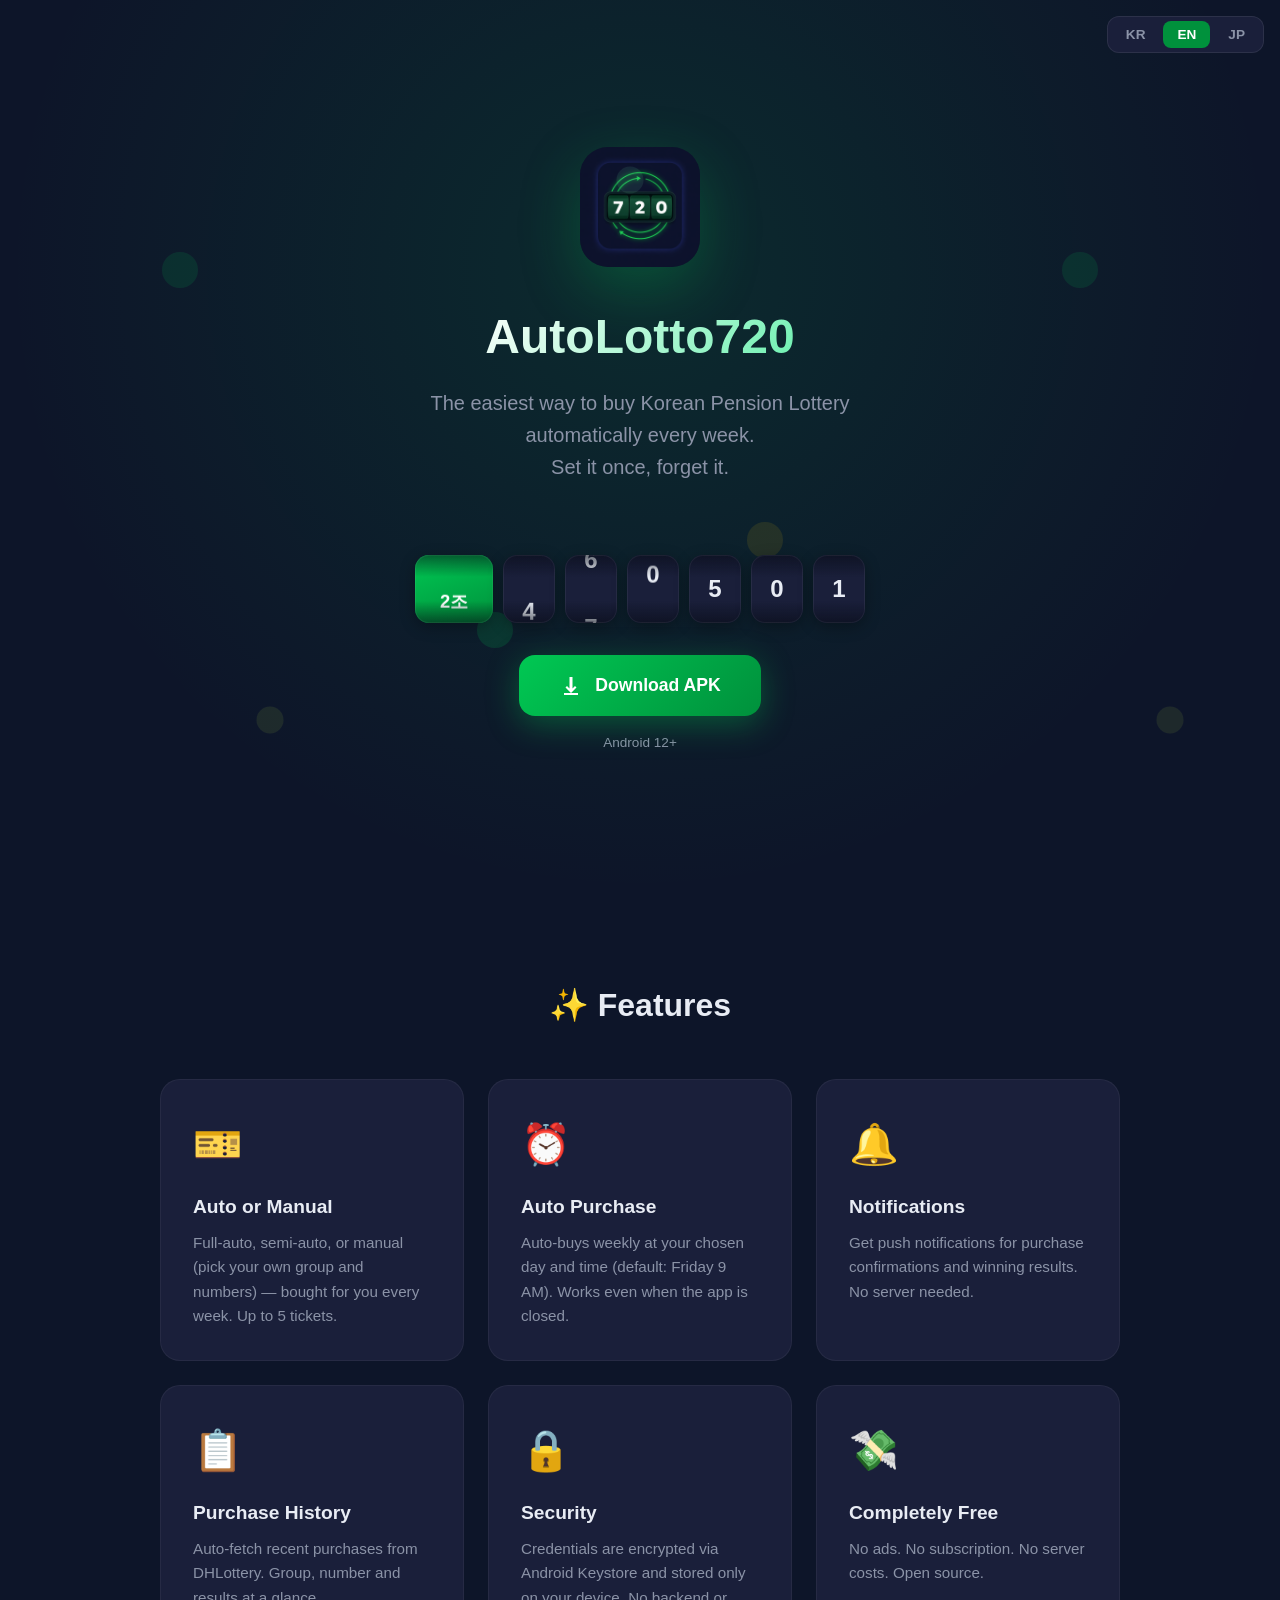
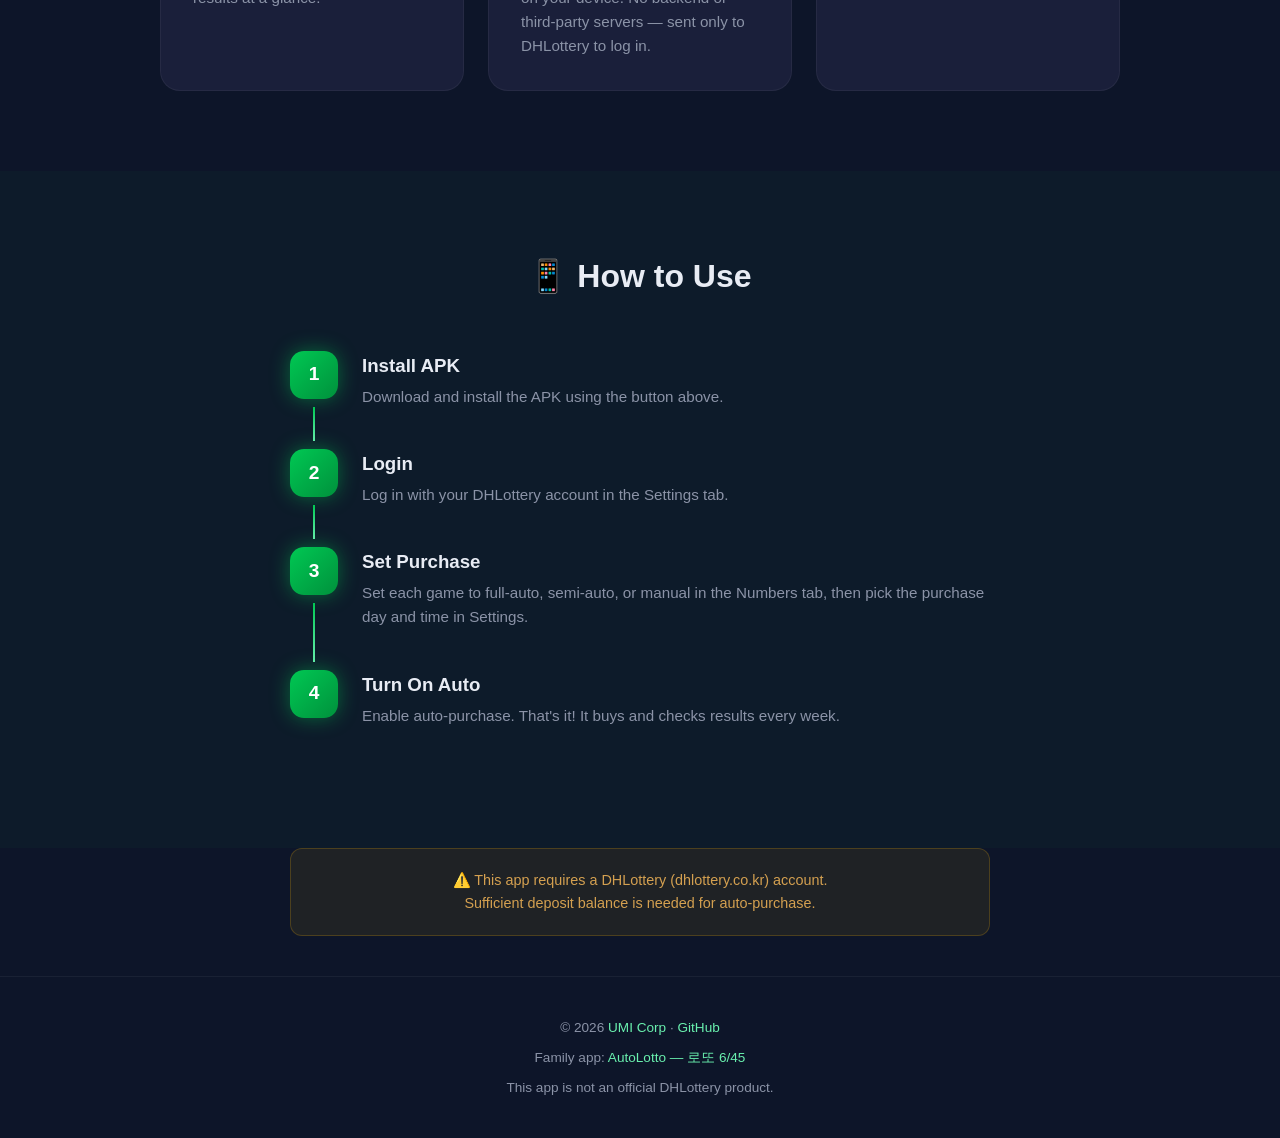
==== commit b29f4cbf: "chore(docs): GA4 측정 태그 추가 (G-Q2ZL599WPJ) umicorp.kr 랜딩과 동일한 측정 ID. 서브도메인이라 쿠키가 umicorp.kr에 심겨 랜딩→제품 " ====
--- a/docs/index.html
+++ b/docs/index.html
@@ -9,6 +9,8 @@
   <meta property="og:description" content="연금복권720+를 매주 자동으로 구매하고 당첨 확인·알림까지 챙겨 주는 안드로이드 앱. 자동·반자동·수동 구매를 지원해요.">
   <meta property="og:image" content="https://autolotto720.umicorp.kr/icon.png">
   <link rel="icon" type="image/png" href="icon.png">
+  <script async src="https://www.googletagmanager.com/gtag/js?id=G-Q2ZL599WPJ"></script>
+  <script>window.dataLayer=window.dataLayer||[];function gtag(){dataLayer.push(arguments);}gtag('js',new Date());gtag('config','G-Q2ZL599WPJ');</script>
   <style>
     * { margin: 0; padding: 0; box-sizing: border-box; }
     :root {
